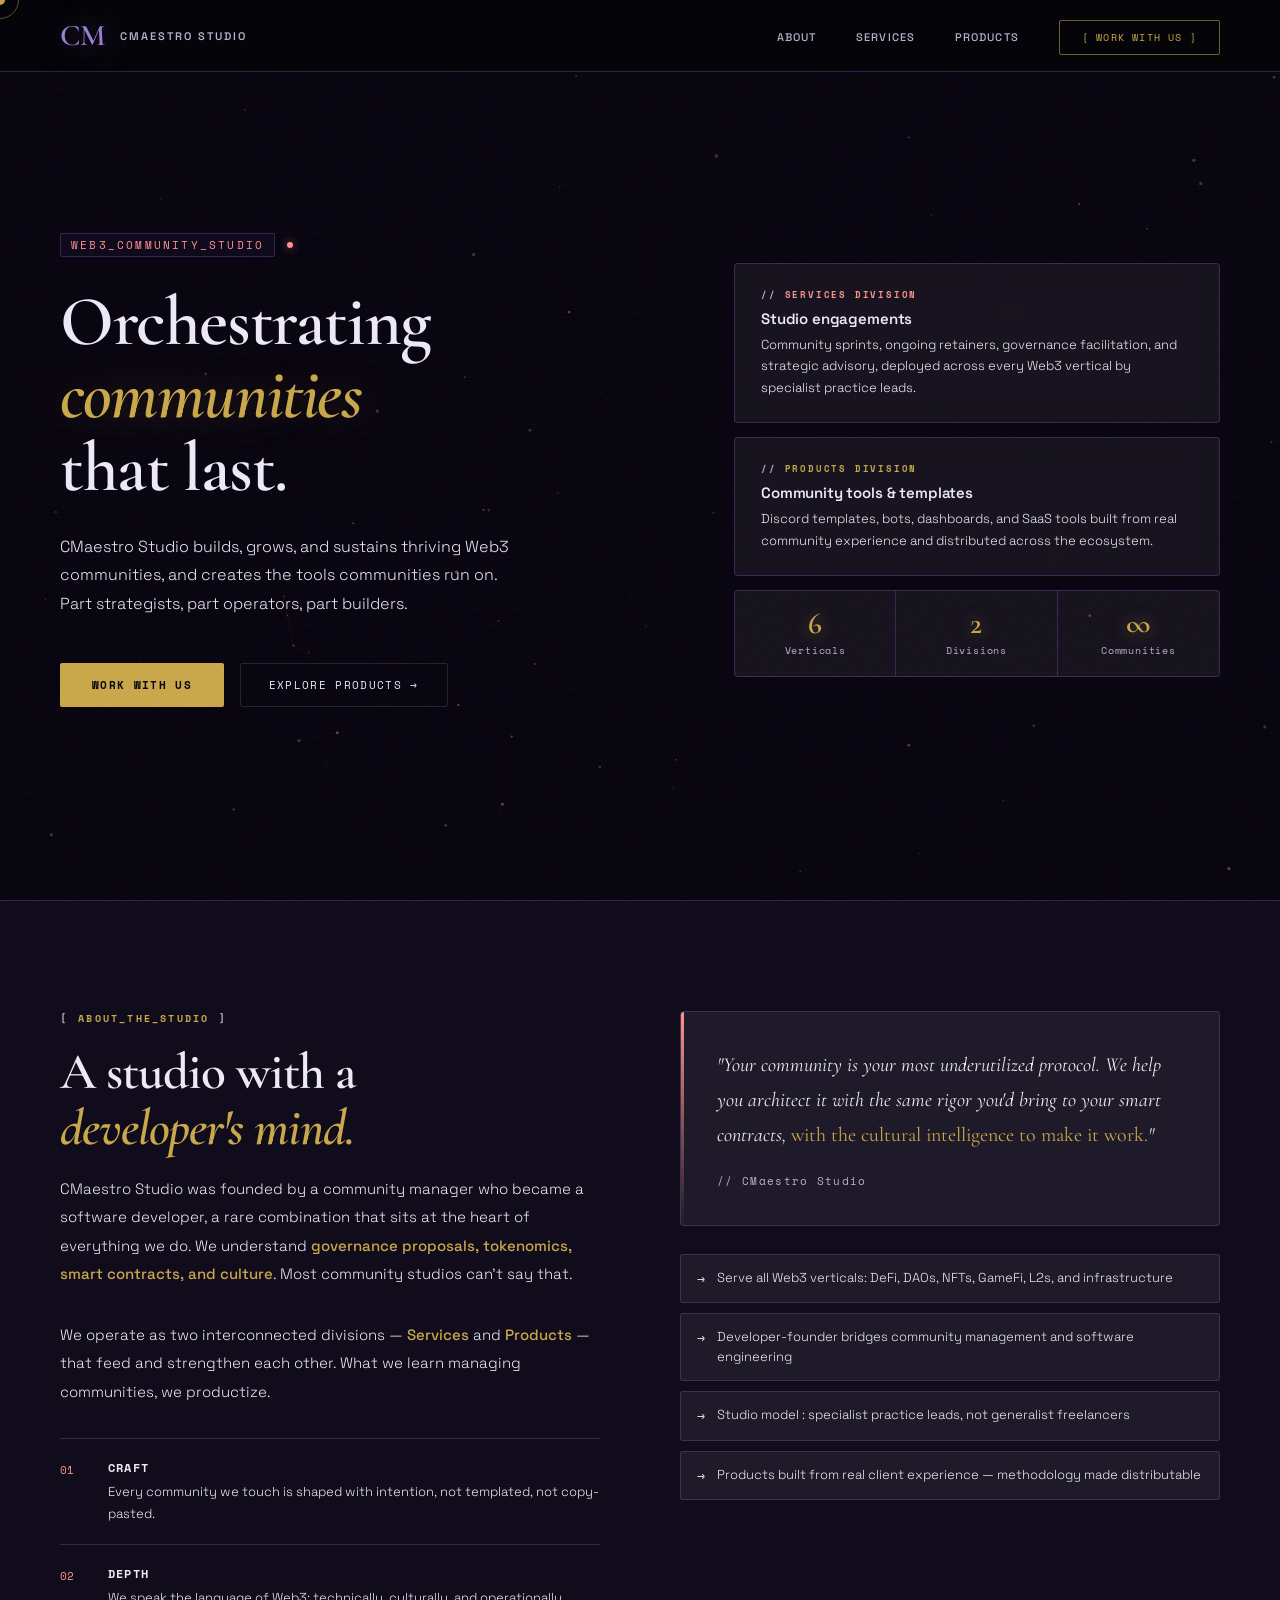
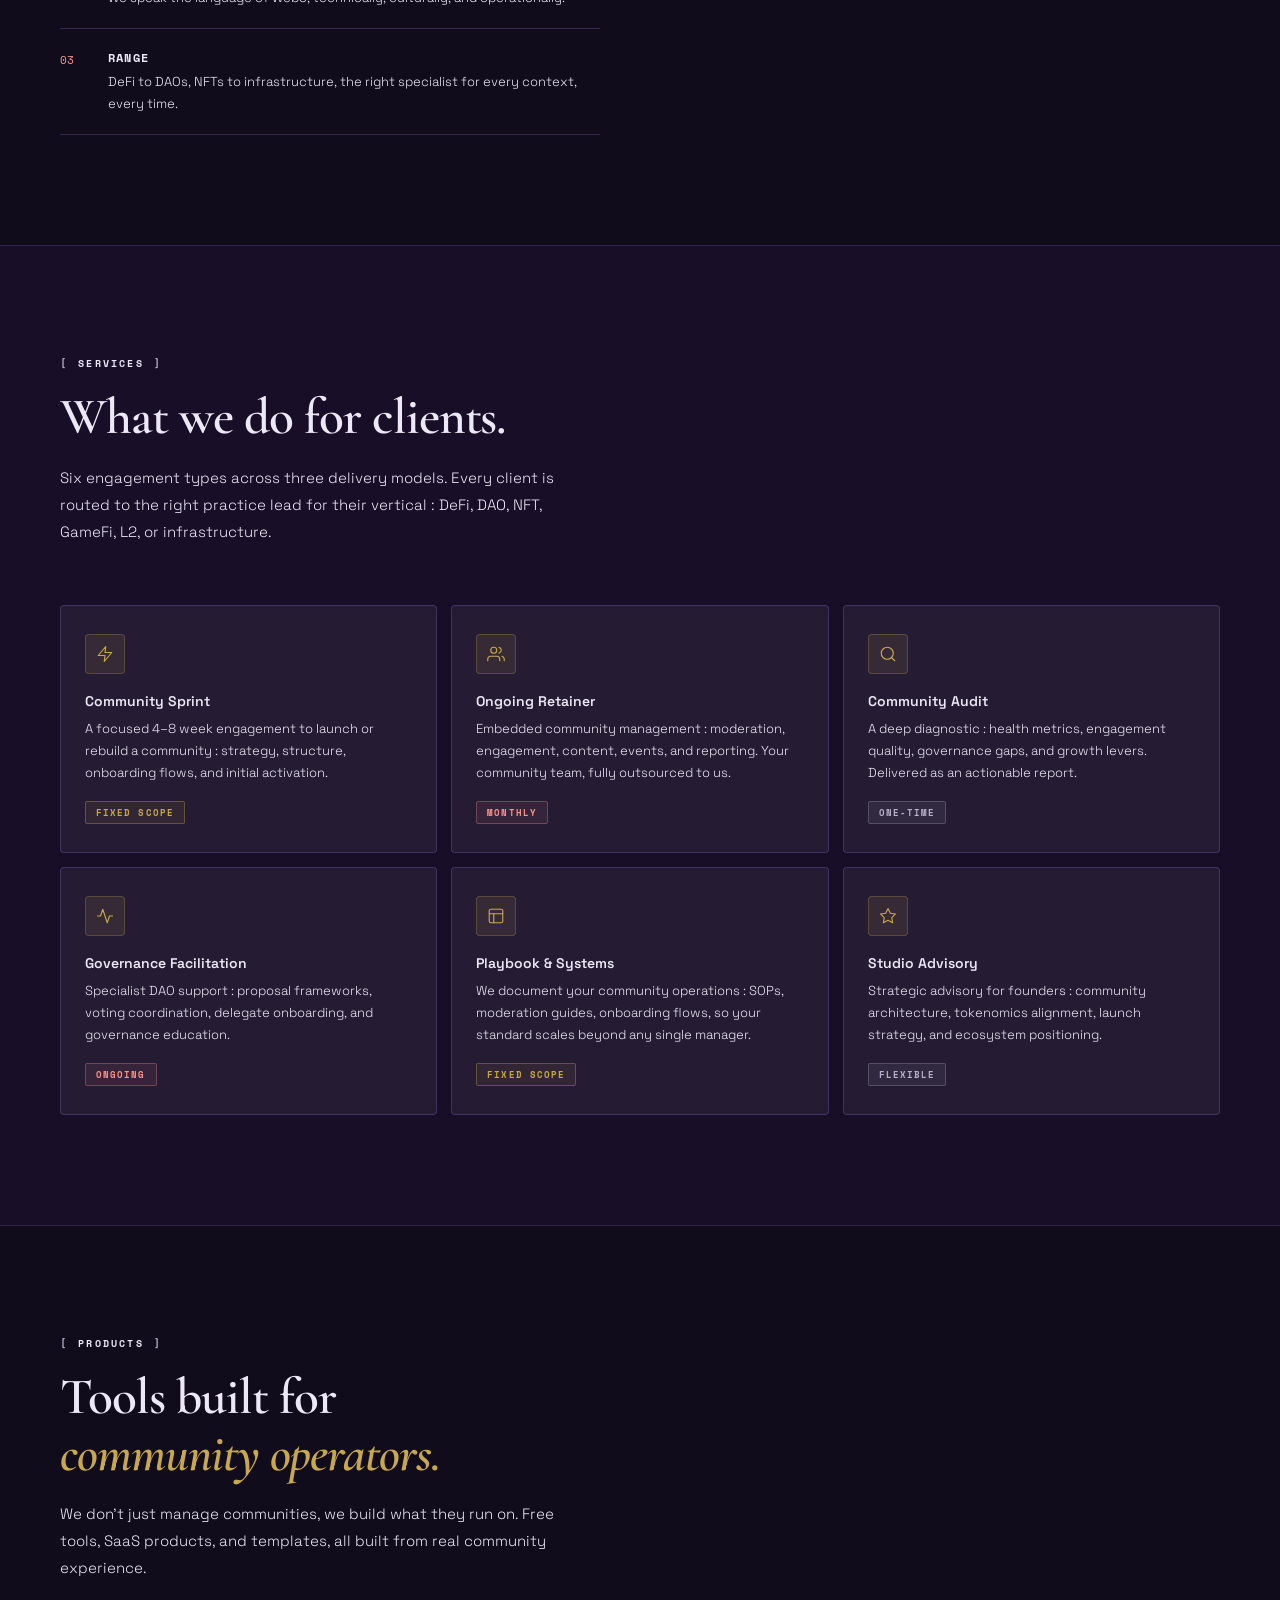
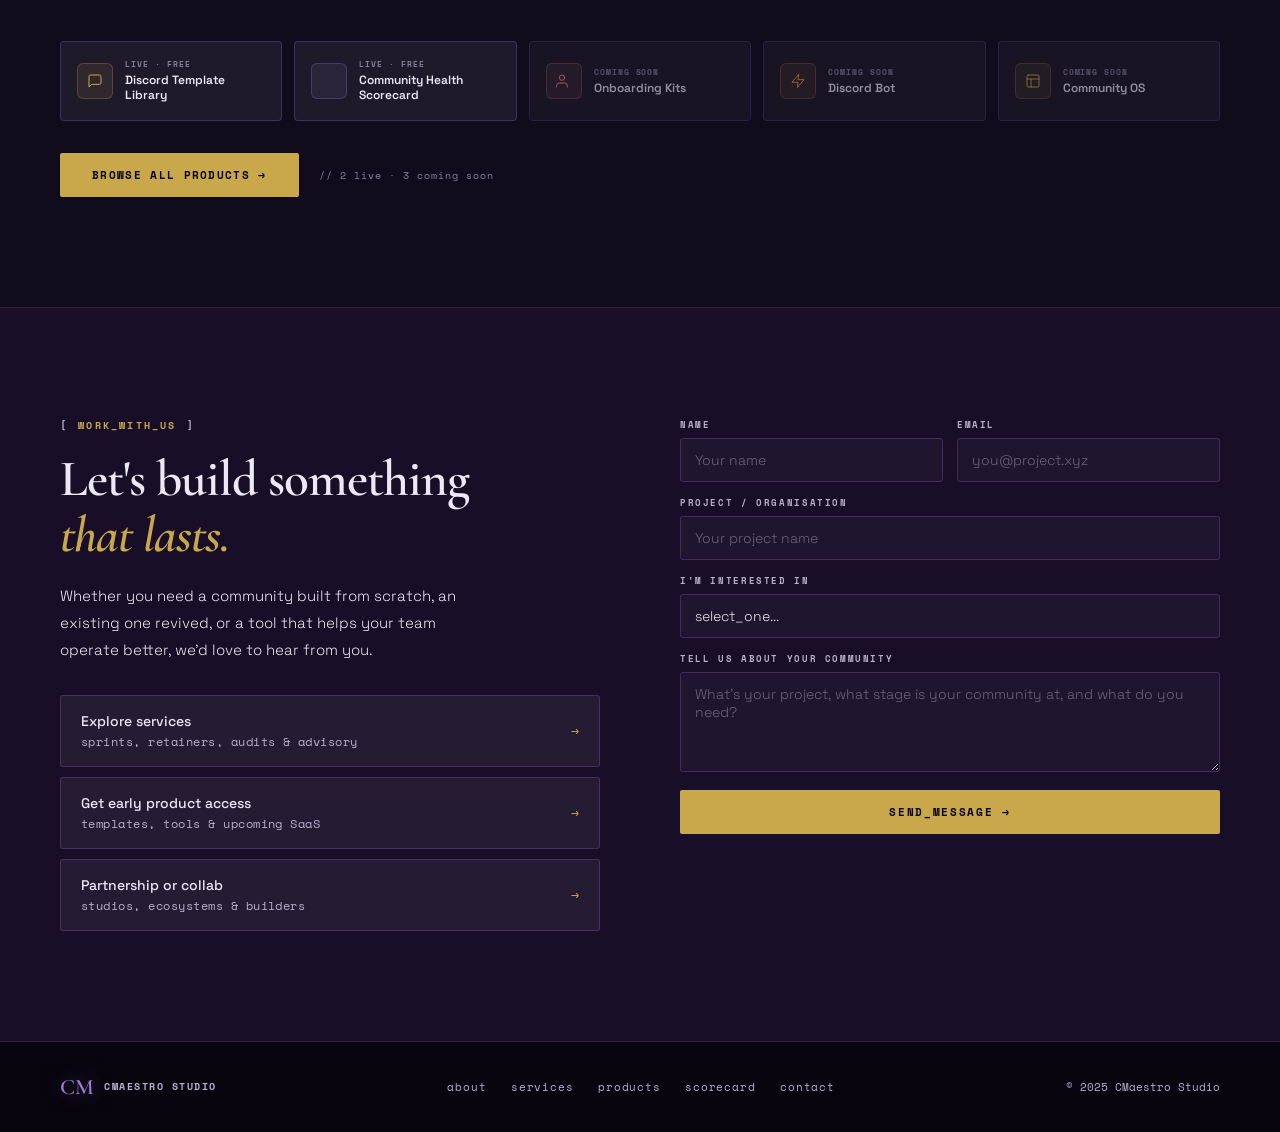
==== index.html @ 5a7d4855 "Add files via upload" ====
<!DOCTYPE html>
<html lang="en">
<head>
  <meta charset="UTF-8">
  <meta name="viewport" content="width=device-width, initial-scale=1.0">
  <title>CMaestro Studio — Orchestrating communities that last.</title>
  <link rel="preconnect" href="https://fonts.googleapis.com">
  <link rel="preconnect" href="https://fonts.gstatic.com" crossorigin>
  <link rel="stylesheet" href="styles.css">
</head>
<body>

  <div class="cursor"></div>
  <div class="cursor-ring"></div>
  <canvas id="particle-canvas"></canvas>

  <div class="page-wrap">

    <!-- NAV -->
    <nav>
      <a href="#hero" class="nav-logo">
        <span class="nav-mark">CM</span>
        <span class="nav-name">CMaestro Studio</span>
      </a>
      <ul class="nav-links">
        <li><a href="#about">About</a></li>
        <li><a href="#services">Services</a></li>
        <li><a href="/products/">Products</a></li>
        <li><a href="#contact" class="nav-cta">[ Work with us ]</a></li>
      </ul>
      <div class="nav-hamburger" onclick="toggleMenu()">
        <span></span><span></span><span></span>
      </div>
    </nav>

    <!-- HERO -->
    <section id="hero">
      <div class="hero-grid">
        <div class="hero-left reveal">
          <div class="hero-eyebrow">
            <span class="hero-eyebrow-tag typed-text" data-text="WEB3_COMMUNITY_STUDIO">WEB3_COMMUNITY_STUDIO</span>
            <span class="hero-eyebrow-dot"></span>
          </div>
          <h1>
            <span class="glitch" data-text="Orchestrating">Orchestrating</span><br>
            <em>communities</em><br>
            that last.
          </h1>
          <p class="hero-body">CMaestro Studio builds, grows, and sustains thriving Web3 communities, and creates the tools communities run on. Part strategists, part operators, part builders.</p>
          <div class="hero-actions">
            <a href="#contact" class="btn-primary">Work with us</a>
            <a href="#products" class="btn-secondary">Explore products →</a>
          </div>
        </div>
        <div class="hero-right reveal reveal-delay-2">
          <div class="hero-card services">
            <div class="hero-card-label">Services Division</div>
            <h3>Studio engagements</h3>
            <p>Community sprints, ongoing retainers, governance facilitation, and strategic advisory, deployed across every Web3 vertical by specialist practice leads.</p>
          </div>
          <div class="hero-card products">
            <div class="hero-card-label">Products Division</div>
            <h3>Community tools &amp; templates</h3>
            <p>Discord templates, bots, dashboards, and SaaS tools built from real community experience and distributed across the ecosystem.</p>
          </div>
          <div class="hero-stats">
            <div class="hero-stat">
              <div class="hero-stat-num" data-count="6">6</div>
              <div class="hero-stat-label">Verticals</div>
            </div>
            <div class="hero-stat">
              <div class="hero-stat-num" data-count="2">2</div>
              <div class="hero-stat-label">Divisions</div>
            </div>
            <div class="hero-stat">
              <div class="hero-stat-num" data-count="∞">∞</div>
              <div class="hero-stat-label">Communities</div>
            </div>
          </div>
        </div>
      </div>
    </section>

    <div class="section-rule"></div>

    <!-- ABOUT -->
    <section id="about">
      <div class="inner">
        <div class="about-grid">
          <div class="about-left">
            <div class="section-eyebrow eyebrow-gold reveal">
              <span class="section-eyebrow-bracket">[</span>
              <span class="section-eyebrow-text">about_the_studio</span>
              <span class="section-eyebrow-bracket">]</span>
            </div>
            <h2 class="reveal reveal-delay-1">A studio with a<br><em>developer's mind.</em></h2>
            <p class="about-body reveal reveal-delay-2">CMaestro Studio was founded by a community manager who became a software developer, a rare combination that sits at the heart of everything we do. We understand <strong>governance proposals, tokenomics, smart contracts, and culture</strong>. Most community studios can't say that.</p>
            <p class="about-body reveal reveal-delay-2">We operate as two interconnected divisions — <strong>Services</strong> and <strong>Products</strong> — that feed and strengthen each other. What we learn managing communities, we productize.</p>
            <div class="about-pillars reveal reveal-delay-3">
              <div class="about-pillar">
                <div class="pillar-num">01</div>
                <div class="pillar-text">
                  <h4>Craft</h4>
                  <p>Every community we touch is shaped with intention, not templated, not copy-pasted.</p>
                </div>
              </div>
              <div class="about-pillar">
                <div class="pillar-num">02</div>
                <div class="pillar-text">
                  <h4>Depth</h4>
                  <p>We speak the language of Web3; technically, culturally, and operationally.</p>
                </div>
              </div>
              <div class="about-pillar">
                <div class="pillar-num">03</div>
                <div class="pillar-text">
                  <h4>Range</h4>
                  <p>DeFi to DAOs, NFTs to infrastructure, the right specialist for every context, every time.</p>
                </div>
              </div>
            </div>
          </div>
          <div class="about-right reveal reveal-delay-2">
            <div class="about-quote">
              <blockquote>"Your community is your most underutilized protocol. We help you architect it with the same rigor you'd bring to your smart contracts, <span>with the cultural intelligence to make it work.</span>"</blockquote>
              <div class="about-quote-attr">// CMaestro Studio</div>
            </div>
            <div class="about-edge">
              <div class="edge-item">
                <span class="edge-arrow">→</span>
                <span>Serve all Web3 verticals: DeFi, DAOs, NFTs, GameFi, L2s, and infrastructure</span>
              </div>
              <div class="edge-item">
                <span class="edge-arrow">→</span>
                <span>Developer-founder bridges community management and software engineering</span>
              </div>
              <div class="edge-item">
                <span class="edge-arrow">→</span>
                <span>Studio model : specialist practice leads, not generalist freelancers</span>
              </div>
              <div class="edge-item">
                <span class="edge-arrow">→</span>
                <span>Products built from real client experience — methodology made distributable</span>
              </div>
            </div>
          </div>
        </div>
      </div>
    </section>

    <div class="section-rule"></div>

    <!-- SERVICES -->
    <section id="services">
      <div class="inner">
        <div class="section-eyebrow eyebrow-peach reveal">
          <span class="section-eyebrow-bracket">[</span>
          <span class="section-eyebrow-text">services</span>
          <span class="section-eyebrow-bracket">]</span>
        </div>
        <h2 class="reveal reveal-delay-1">What we do for clients.</h2>
        <p class="section-lead reveal reveal-delay-2">Six engagement types across three delivery models. Every client is routed to the right practice lead for their vertical : DeFi, DAO, NFT, GameFi, L2, or infrastructure.</p>
        <div class="services-grid">
          <div class="service-card reveal reveal-delay-1">
            <div class="service-icon">
              <svg viewBox="0 0 24 24"><path d="M13 2L3 14h9l-1 8 10-12h-9l1-8z"/></svg>
            </div>
            <h3>Community Sprint</h3>
            <p>A focused 4–8 week engagement to launch or rebuild a community : strategy, structure, onboarding flows, and initial activation.</p>
            <span class="service-badge badge-sprint">Fixed scope</span>
          </div>
          <div class="service-card reveal reveal-delay-2">
            <div class="service-icon">
              <svg viewBox="0 0 24 24"><path d="M17 21v-2a4 4 0 0 0-4-4H5a4 4 0 0 0-4 4v2"/><circle cx="9" cy="7" r="4"/><path d="M23 21v-2a4 4 0 0 0-3-3.87"/><path d="M16 3.13a4 4 0 0 1 0 7.75"/></svg>
            </div>
            <h3>Ongoing Retainer</h3>
            <p>Embedded community management : moderation, engagement, content, events, and reporting. Your community team, fully outsourced to us.</p>
            <span class="service-badge badge-retainer">Monthly</span>
          </div>
          <div class="service-card reveal reveal-delay-3">
            <div class="service-icon">
              <svg viewBox="0 0 24 24"><circle cx="11" cy="11" r="8"/><path d="m21 21-4.35-4.35"/></svg>
            </div>
            <h3>Community Audit</h3>
            <p>A deep diagnostic : health metrics, engagement quality, governance gaps, and growth levers. Delivered as an actionable report.</p>
            <span class="service-badge badge-audit">One-time</span>
          </div>
          <div class="service-card reveal reveal-delay-1">
            <div class="service-icon">
              <svg viewBox="0 0 24 24"><polyline points="22 12 18 12 15 21 9 3 6 12 2 12"/></svg>
            </div>
            <h3>Governance Facilitation</h3>
            <p>Specialist DAO support : proposal frameworks, voting coordination, delegate onboarding, and governance education.</p>
            <span class="service-badge badge-retainer">Ongoing</span>
          </div>
          <div class="service-card reveal reveal-delay-2">
            <div class="service-icon">
              <svg viewBox="0 0 24 24"><rect x="3" y="3" width="18" height="18" rx="2"/><line x1="3" y1="9" x2="21" y2="9"/><line x1="9" y1="21" x2="9" y2="9"/></svg>
            </div>
            <h3>Playbook &amp; Systems</h3>
            <p>We document your community operations : SOPs, moderation guides, onboarding flows, so your standard scales beyond any single manager.</p>
            <span class="service-badge badge-sprint">Fixed scope</span>
          </div>
          <div class="service-card reveal reveal-delay-3">
            <div class="service-icon">
              <svg viewBox="0 0 24 24"><polygon points="12 2 15.09 8.26 22 9.27 17 14.14 18.18 21.02 12 17.77 5.82 21.02 7 14.14 2 9.27 8.91 8.26 12 2"/></svg>
            </div>
            <h3>Studio Advisory</h3>
            <p>Strategic advisory for founders : community architecture, tokenomics alignment, launch strategy, and ecosystem positioning.</p>
            <span class="service-badge badge-audit">Flexible</span>
          </div>
        </div>
      </div>
    </section>

    <div class="section-rule"></div>

    <!-- PRODUCTS TEASER -->
    <section id="products">
      <div class="inner">
        <div class="section-eyebrow eyebrow-orange reveal">
          <span class="section-eyebrow-bracket">[</span>
          <span class="section-eyebrow-text">Products</span>
          <span class="section-eyebrow-bracket">]</span>
        </div>
        <h2 class="reveal reveal-delay-1">Tools built for<br><em>community operators.</em></h2>
        <p class="section-lead reveal reveal-delay-2">We don't just manage communities, we build what they run on. Free tools, SaaS products, and templates, all built from real community experience.</p>
        <div class="products-teaser reveal reveal-delay-2">
          <div class="teaser-card">
            <div class="teaser-card-icon">
              <svg viewBox="0 0 24 24"><path d="M21 15a2 2 0 0 1-2 2H7l-4 4V5a2 2 0 0 1 2-2h14a2 2 0 0 1 2 2z"/></svg>
            </div>
            <div class="teaser-card-body">
              <div class="teaser-card-status">Live · Free</div>
              <div class="teaser-card-name">Discord Template Library</div>
            </div>
          </div>
          <div class="teaser-card">
            <div class="teaser-card-icon teaser-icon-purple">
              <svg viewBox="0 0 24 24"><polyline points="22 12 18 12 15 21 9 3 6 12 2 12"/></svg>
            </div>
            <div class="teaser-card-body">
              <div class="teaser-card-status">Live · Free</div>
              <div class="teaser-card-name">Community Health Scorecard</div>
            </div>
          </div>
          <div class="teaser-card teaser-card--soon">
            <div class="teaser-card-icon teaser-icon-peach">
              <svg viewBox="0 0 24 24"><path d="M17 21v-2a4 4 0 0 0-4-4H5a4 4 0 0 0-4 4v2"/><circle cx="9" cy="7" r="4"/></svg>
            </div>
            <div class="teaser-card-body">
              <div class="teaser-card-status">Coming soon</div>
              <div class="teaser-card-name">Onboarding Kits</div>
            </div>
          </div>
          <div class="teaser-card teaser-card--soon">
            <div class="teaser-card-icon teaser-icon-orange">
              <svg viewBox="0 0 24 24"><path d="M13 2L3 14h9l-1 8 10-12h-9l1-8z"/></svg>
            </div>
            <div class="teaser-card-body">
              <div class="teaser-card-status">Coming soon</div>
              <div class="teaser-card-name">Discord Bot</div>
            </div>
          </div>
          <div class="teaser-card teaser-card--soon">
            <div class="teaser-card-icon">
              <svg viewBox="0 0 24 24"><rect x="3" y="3" width="18" height="18" rx="2"/><line x1="3" y1="9" x2="21" y2="9"/><line x1="9" y1="21" x2="9" y2="9"/></svg>
            </div>
            <div class="teaser-card-body">
              <div class="teaser-card-status">Coming soon</div>
              <div class="teaser-card-name">Community OS</div>
            </div>
          </div>
        </div>
        <div class="products-teaser-cta reveal reveal-delay-3">
          <a href="/products/" class="btn-primary">Browse all products →</a>
          <span class="teaser-count">// 2 live · 3 coming soon</span>
        </div>
      </div>
    </section>

    <div class="section-rule"></div>

    <!-- CONTACT -->
    <section id="contact">
      <div class="inner">
        <div class="contact-inner">
          <div class="contact-left">
            <div class="section-eyebrow eyebrow-gold reveal">
              <span class="section-eyebrow-bracket">[</span>
              <span class="section-eyebrow-text">work_with_us</span>
              <span class="section-eyebrow-bracket">]</span>
            </div>
            <h2 class="reveal reveal-delay-1">Let's build something<br><em>that lasts.</em></h2>
            <p class="contact-lead reveal reveal-delay-2">Whether you need a community built from scratch, an existing one revived, or a tool that helps your team operate better, we'd love to hear from you.</p>
            <div class="contact-options reveal reveal-delay-3">
              <button class="contact-option" onclick="setType('services')">
                <div class="contact-option-left">
                  <h4>Explore services</h4>
                  <p>sprints, retainers, audits &amp; advisory</p>
                </div>
                <span class="contact-arrow">→</span>
              </button>
              <button class="contact-option" onclick="setType('products')">
                <div class="contact-option-left">
                  <h4>Get early product access</h4>
                  <p>templates, tools &amp; upcoming SaaS</p>
                </div>
                <span class="contact-arrow">→</span>
              </button>
              <button class="contact-option" onclick="setType('partnership')">
                <div class="contact-option-left">
                  <h4>Partnership or collab</h4>
                  <p>studios, ecosystems &amp; builders</p>
                </div>
                <span class="contact-arrow">→</span>
              </button>
            </div>
          </div>
          <div class="contact-right reveal reveal-delay-2">
            <form class="contact-form" name="contact" method="POST" data-netlify="true" netlify-honeypot="bot-field">
              <input type="hidden" name="form-name" value="contact">
              <input type="hidden" name="bot-field">
              <div class="form-row">
                <div class="form-group">
                  <label>Name</label>
                  <input type="text" name="name" placeholder="Your name">
                </div>
                <div class="form-group">
                  <label>Email</label>
                  <input type="email" name="email" placeholder="you@project.xyz">
                </div>
              </div>
              <div class="form-group">
                <label>Project / Organisation</label>
                <input type="text" name="project" placeholder="Your project name">
              </div>
              <div class="form-group">
                <label>I'm interested in</label>
                <select id="inquiry-type" name="interest">
                  <option value="">select_one...</option>
                  <option value="services">Studio services</option>
                  <option value="products">Products &amp; tools</option>
                  <option value="partnership">Partnership</option>
                  <option value="other">Something else</option>
                </select>
              </div>
              <div class="form-group">
                <label>Tell us about your community</label>
                <textarea name="message" placeholder="What's your project, what stage is your community at, and what do you need?"></textarea>
              </div>
              <button type="submit" class="form-submit">send_message →</button>
            </form>
          </div>
        </div>
      </div>
    </section>

    <!-- FOOTER -->
    <footer>
      <div class="footer-logo">
        <span class="footer-mark">CM</span>
        <span class="footer-name">CMaestro Studio</span>
      </div>
      <div class="footer-links">
        <a href="#about">about</a>
        <a href="#services">services</a>
        <a href="/products/">products</a>
        <a href="/scorecard/">scorecard</a>
        <a href="#contact">contact</a>
      </div>
      <div class="footer-copy">© 2025 CMaestro Studio</div>
    </footer>

  </div>

  <script src="main.js"></script>
</body>
</html>
---- styles.css ----
@import url('https://fonts.googleapis.com/css2?family=Cormorant+Garamond:ital,wght@0,300;0,400;0,600;0,700;1,300;1,400&family=Space+Grotesk:wght@300;400;500;600;700&family=Space+Mono:wght@400;700&display=swap');

*, *::before, *::after {
  box-sizing: border-box;
  margin: 0;
  padding: 0;
}

:root {
  --primary:     #392668;
  --primary-bright: #4D3580;
  --primary-dim: #251840;
  --primary-glow: rgba(57,38,104,0.35);
  --primary-trace: rgba(57,38,104,0.15);
  --ink:         #08050F;
  --ink-2:       #100C1C;
  --ink-3:       #180E28;
  --surface:     #120D1E;
  --card:        rgba(255,255,255,0.06);
  --card-hover:  rgba(255,255,255,0.10);
  --border:      rgba(120,90,180,0.35);
  --border-hi:   rgba(201,168,76,0.55);
  --text-1:      #EDE8F5;
  --text-2:      #B8B0CC;
  --text-3:      #8A7FA0;
  --gold:        #C9A84C;
  --gold-bright: #F0C84A;
  --font-serif:  'Cormorant Garamond', serif;
  --font-sans:   'Space Grotesk', sans-serif;
  --font-mono:   'Space Mono', monospace;
  --peach:       #FF928C;
  --orange:      #ef9854;
  --peach-trace: rgba(255,146,140,0.1);
  --peach-glow:  rgba(255,146,140,0.2);
}

html {
  scroll-behavior: smooth;
}

body {
  font-family: var(--font-sans);
  background: var(--ink);
  color: var(--text-1);
  overflow-x: hidden;
  cursor: none;
}

/* ── CURSOR ── */
.cursor {
  position: fixed;
  width: 10px;
  height: 10px;
  background: var(--gold);
  border-radius: 50%;
  pointer-events: none;
  z-index: 9999;
  transform: translate(-50%,-50%);
  transition: width 0.2s, height 0.2s, background 0.2s;
  mix-blend-mode: difference;
}
.cursor-ring {
  position: fixed;
  width: 38px;
  height: 38px;
  border: 1px solid rgba(201,168,76,0.45);
  border-radius: 50%;
  pointer-events: none;
  z-index: 9998;
  transform: translate(-50%,-50%);
  transition: width 0.25s, height 0.25s, border-color 0.25s;
}

/* ── CANVAS ── */
#particle-canvas {
  position: fixed;
  inset: 0;
  z-index: 0;
  pointer-events: none;
  opacity: 0.6;
}

/* ── NOISE & SCANLINES ── */
body::before {
  content: '';
  position: fixed;
  inset: 0;
  z-index: 1;
  pointer-events: none;
  background-image: url("data:image/svg+xml,%3Csvg viewBox='0 0 200 200' xmlns='http://www.w3.org/2000/svg'%3E%3Cfilter id='n'%3E%3CfeTurbulence type='fractalNoise' baseFrequency='0.85' numOctaves='4' stitchTiles='stitch'/%3E%3C/filter%3E%3Crect width='100%25' height='100%25' filter='url(%23n)' opacity='0.045'/%3E%3C/svg%3E");
  opacity: 0.32;
}
body::after {
  content: '';
  position: fixed;
  inset: 0;
  z-index: 2;
  pointer-events: none;
  background: repeating-linear-gradient(0deg,transparent,transparent 2px,rgba(57,38,104,0.04) 2px,rgba(57,38,104,0.04) 4px);
}

/* ── LAYOUT ── */
.page-wrap {
  position: relative;
  z-index: 3;
}
section {
  padding: 110px 60px;
  position: relative;
}
.inner {
  max-width: 1200px;
  margin: 0 auto;
}
.section-rule {
  width: 100%;
  height: 1px;
  background: var(--border);
}

/* ── NAV ── */
nav {
  position: fixed;
  top: 0;
  left: 0;
  right: 0;
  z-index: 200;
  display: flex;
  align-items: center;
  justify-content: space-between;
  padding: 0 60px;
  height: 72px;
  background: rgba(8,5,15,0.85);
  backdrop-filter: blur(20px) saturate(1.3);
  border-bottom: 1px solid var(--border);
}
.nav-logo {
  display: flex;
  align-items: center;
  gap: 14px;
  text-decoration: none;
}
.nav-mark {
  font-family: var(--font-serif);
  font-size: 30px;
  font-weight: 600;
  color: #9D7FD4;
  line-height: 1;
  text-shadow: 0 0 32px rgba(157,127,212,0.5);
}
.nav-name {
  font-size: 11px;
  font-weight: 600;
  letter-spacing: 0.18em;
  text-transform: uppercase;
  color: var(--text-2);
}
.nav-links {
  display: flex;
  align-items: center;
  gap: 40px;
  list-style: none;
}
.nav-links a {
  font-size: 11px;
  font-weight: 500;
  letter-spacing: 0.1em;
  text-transform: uppercase;
  color: var(--text-2);
  text-decoration: none;
  position: relative;
  transition: color 0.2s;
}
.nav-links a::after {
  content: '';
  position: absolute;
  bottom: -4px;
  left: 0;
  right: 0;
  height: 1px;
  background: var(--gold);
  transform: scaleX(0);
  transform-origin: left;
  transition: transform 0.25s ease;
}
.nav-links a:hover {
  color: var(--gold);
}
.nav-links a:hover::after {
  transform: scaleX(1);
}
.nav-cta {
  padding: 9px 22px !important;
  background: transparent !important;
  color: var(--gold) !important;
  border: 1px solid var(--border-hi) !important;
  border-radius: 2px !important;
  font-family: var(--font-mono) !important;
  font-size: 10px !important;
  letter-spacing: 0.12em !important;
  transition: background 0.2s, box-shadow 0.2s !important;
}
.nav-cta:hover {
  background: var(--primary-trace) !important;
  box-shadow: 0 0 20px var(--primary-glow) !important;
}
.nav-cta::after {
  display: none !important;
}
.nav-hamburger {
  display: none;
  cursor: pointer;
  flex-direction: column;
  gap: 5px;
}
.nav-hamburger span {
  width: 22px;
  height: 1px;
  background: var(--text-2);
  transition: all 0.3s;
}

/* ── HERO ── */
#hero {
  min-height: 100vh;
  display: flex;
  flex-direction: column;
  justify-content: center;
  padding: 140px 60px 100px;
  overflow: hidden;
}
.hero-grid {
  display: grid;
  grid-template-columns: 1.1fr 0.9fr;
  gap: 80px;
  align-items: center;
  max-width: 1200px;
  margin: 0 auto;
  width: 100%;
}
.hero-eyebrow {
  display: flex;
  align-items: center;
  gap: 12px;
  margin-bottom: 28px;
  font-family: var(--font-mono);
  font-size: 11px;
  letter-spacing: 0.2em;
  color: var(--peach);
}
.hero-eyebrow-tag {
  padding: 3px 10px;
  background: var(--primary-trace);
  border: 1px solid var(--border);
  border-radius: 2px;
}
.hero-eyebrow-dot {
  width: 6px;
  height: 6px;
  background: #FF928C;
  border-radius: 50%;
  box-shadow: 0 0 8px rgba(255,146,140,0.6);
  animation: blink 1.8s step-end infinite;
}
@keyframes blink {
  0%,100% {
    opacity:1} 50% {
      opacity:0};
}

h1 {
  font-family: var(--font-serif);
  font-size: clamp(48px, 5.5vw, 82px);
  font-weight: 600;
  line-height: 1.04;
  color: var(--text-1);
  margin-bottom: 28px;
  letter-spacing: -0.02em;
}
h1 em {
  font-style: italic;
  color: var(--gold);
  text-shadow: 0 0 40px rgba(201,168,76,0.3);
}

.hero-body {
  font-size: 16px;
  color: var(--text-1);
  line-height: 1.8;
  max-width: 460px;
  margin-bottom: 44px;
  font-weight: 300;
}
.hero-actions {
  display: flex;
  gap: 16px;
  align-items: center;
  flex-wrap: wrap;
}

.btn-primary {
  padding: 14px 32px;
  background: var(--gold);
  color: var(--ink);
  font-family: var(--font-mono);
  font-size: 11px;
  font-weight: 700;
  letter-spacing: 0.12em;
  text-transform: uppercase;
  text-decoration: none;
  border-radius: 2px;
  border: none;
  cursor: none;
  transition: box-shadow 0.25s, transform 0.15s, background 0.2s;
  display: inline-block;
  position: relative;
  overflow: hidden;
}
.btn-primary::before {
  content: '';
  position: absolute;
  inset: 0;
  background: linear-gradient(90deg,transparent,rgba(255,255,255,0.18),transparent);
  transform: translateX(-100%);
  transition: transform 0.5s ease;
}
.btn-primary:hover {
  background: var(--gold-bright);
  box-shadow: 0 0 32px rgba(201,168,76,0.5);
  transform: translateY(-2px);
}
.btn-primary:hover::before {
  transform: translateX(100%);
}

.btn-secondary {
  padding: 13px 28px;
  background: transparent;
  color: var(--text-1);
  font-family: var(--font-mono);
  font-size: 11px;
  letter-spacing: 0.12em;
  text-transform: uppercase;
  text-decoration: none;
  border-radius: 2px;
  border: 1px solid rgba(255,255,255,0.12);
  cursor: none;
  transition: border-color 0.2s, color 0.2s, transform 0.15s;
  display: inline-block;
}
.btn-secondary:hover {
  border-color: var(--border-hi);
  color: var(--gold);
  transform: translateY(-2px);
}

.hero-right {
  display: flex;
  flex-direction: column;
  gap: 14px;
}
.hero-card {
  padding: 24px 26px;
  border-radius: 4px;
  border: 1px solid var(--border);
  background: var(--card);
  backdrop-filter: blur(8px);
  transition: border-color 0.25s, background 0.25s, transform 0.25s, box-shadow 0.25s;
  position: relative;
  overflow: hidden;
}
.hero-card::before {
  content: '';
  position: absolute;
  top: 0;
  left: 0;
  right: 0;
  height: 1px;
  background: linear-gradient(90deg,transparent,var(--peach),transparent);
  opacity: 0;
  transition: opacity 0.3s;
}
.hero-card:hover {
  border-color: var(--border-hi);
  background: var(--card-hover);
  transform: translateX(5px);
  box-shadow: -4px 0 24px var(--primary-glow);
}
.hero-card:hover::before {
  opacity: 1;
}
.hero-card-label {
  font-family: var(--font-mono);
  font-size: 9px;
  font-weight: 700;
  letter-spacing: 0.2em;
  text-transform: uppercase;
  margin-bottom: 8px;
  display: flex;
  align-items: center;
  gap: 8px;
}
.hero-card-label::before {
  content: '//';
  color: var(--text-2);
}
.hero-card.services .hero-card-label {
  color: #FF928C;
}
.hero-card.products .hero-card-label {
  color: var(--gold);
}
.hero-card h3 {
  font-size: 15px;
  font-weight: 600;
  color: var(--text-1);
  margin-bottom: 6px;
  letter-spacing: -0.01em;
}
.hero-card p {
  font-size: 13px;
  color: var(--text-1);
  line-height: 1.65;
  font-weight: 300;
}

.hero-stats {
  display: grid;
  grid-template-columns: repeat(3,1fr);
  border: 1px solid var(--border);
  border-radius: 4px;
  overflow: hidden;
  background: var(--card);
}
.hero-stat {
  padding: 18px 14px;
  text-align: center;
  border-right: 1px solid var(--border);
  transition: background 0.2s;
}
.hero-stat:last-child {
  border-right: none;
}
.hero-stat:hover {
  background: var(--card-hover);
}
.hero-stat-num {
  font-family: var(--font-serif);
  font-size: 30px;
  font-weight: 600;
  color: var(--gold);
  line-height: 1;
  margin-bottom: 4px;
  text-shadow: 0 0 16px rgba(201,168,76,0.5);
}
.hero-stat-label {
  font-size: 10px;
  color: var(--text-2);
  letter-spacing: 0.08em;
  font-family: var(--font-mono);
}

/* ── SECTION EYEBROW ── */
.section-eyebrow {
  display: flex;
  align-items: center;
  gap: 10px;
  margin-bottom: 18px;
  font-family: var(--font-mono);
  font-size: 10px;
  font-weight: 700;
  letter-spacing: 0.22em;
  text-transform: uppercase;
}
.section-eyebrow-bracket {
  color: var(--text-2);
}
.eyebrow-gold .section-eyebrow-text {
  color: var(--gold);
}
.eyebrow-teal .section-eyebrow-text {
  color: #FF928C;
}
.eyebrow-blue .section-eyebrow-text {
  color: #ef9854;
}

h2 {
  font-family: var(--font-serif);
  font-size: clamp(36px,4vw,60px);
  font-weight: 600;
  line-height: 1.1;
  color: var(--text-1);
  margin-bottom: 18px;
  letter-spacing: -0.02em;
}
h2 em {
  font-style: italic;
  color: var(--gold);
}
.section-lead {
  font-size: 15px;
  color: var(--text-1);
  line-height: 1.8;
  max-width: 520px;
  margin-bottom: 60px;
  font-weight: 300;
}

/* ── ABOUT ── */
#about {
  background: var(--ink-2);
}
.about-grid {
  display: grid;
  grid-template-columns: 1fr 1fr;
  gap: 80px;
  align-items: start;
}
.about-body {
  font-size: 15px;
  color: var(--text-1);
  line-height: 1.9;
  margin-bottom: 32px;
  font-weight: 300;
}
.about-body strong {
  color: var(--gold);
  font-weight: 500;
}
.about-pillars {
  display: flex;
  flex-direction: column;
}
.about-pillar {
  display: flex;
  gap: 20px;
  padding: 20px 0;
  border-bottom: 1px solid var(--border);
  align-items: flex-start;
  transition: padding-left 0.2s;
}
.about-pillar:first-child {
  border-top: 1px solid var(--border);
}
.about-pillar:hover {
  padding-left: 8px;
}
.pillar-num {
  font-family: var(--font-mono);
  font-size: 11px;
  color: var(--peach);
  min-width: 28px;
  padding-top: 3px;
}
.pillar-text h4 {
  font-size: 12px;
  font-weight: 600;
  letter-spacing: 0.1em;
  text-transform: uppercase;
  color: var(--text-1);
  margin-bottom: 5px;
  font-family: var(--font-mono);
}
.pillar-text p {
  font-size: 13px;
  color: var(--text-1);
  line-height: 1.65;
  font-weight: 300;
}

.about-quote {
  padding: 36px;
  border: 1px solid var(--border);
  border-radius: 4px;
  background: var(--card);
  position: relative;
  overflow: hidden;
}
.about-quote::before {
  content: '';
  position: absolute;
  top: 0;
  left: 0;
  width: 3px;
  height: 100%;
  background: linear-gradient(180deg, var(--peach) 0%, transparent 100%);
}
.about-quote blockquote {
  font-family: var(--font-serif);
  font-size: 20px;
  font-style: italic;
  color: var(--text-1);
  line-height: 1.75;
  margin-bottom: 20px;
}
.about-quote blockquote span {
  color: var(--gold);
  font-style: normal;
}
.about-quote-attr {
  font-family: var(--font-mono);
  font-size: 11px;
  color: var(--text-2);
  letter-spacing: 0.12em;
}
.about-edge {
  display: flex;
  flex-direction: column;
  gap: 10px;
  margin-top: 28px;
}
.edge-item {
  display: flex;
  align-items: flex-start;
  gap: 12px;
  padding: 13px 16px;
  background: var(--card);
  border: 1px solid var(--border);
  border-radius: 3px;
  transition: border-color 0.2s, background 0.2s, transform 0.2s;
}
.edge-item:hover {
  border-color: var(--border-hi);
  background: var(--card-hover);
  transform: translateX(5px);
}
.edge-arrow {
  color: var(--gold);
  font-family: var(--font-mono);
  font-size: 12px;
  flex-shrink: 0;
  margin-top: 1px;
}
.edge-item span {
  font-size: 13px;
  color: var(--text-1);
  line-height: 1.55;
  font-weight: 300;
}

/* ── SERVICES ── */
#services {
  background: var(--ink-3);
}
.services-grid {
  display: grid;
  grid-template-columns: repeat(3,1fr);
  gap: 14px;
}
.service-card {
  padding: 28px 24px;
  background: var(--card);
  border: 1px solid var(--border);
  border-radius: 4px;
  transition: border-color 0.25s, background 0.25s, transform 0.25s, box-shadow 0.25s;
  position: relative;
  overflow: hidden;
}
.service-card::after {
  content: '';
  position: absolute;
  bottom: 0;
  left: 0;
  right: 0;
  height: 2px;
  background: linear-gradient(90deg, var(--gold), transparent);
  transform: scaleX(0);
  transform-origin: left;
  transition: transform 0.35s ease;
}
.service-card:hover {
  border-color: var(--border-hi);
  background: var(--card-hover);
  transform: translateY(-5px);
  box-shadow: 0 16px 48px rgba(0,0,0,0.5), 0 0 0 1px var(--border-hi);
}
.service-card:hover::after {
  transform: scaleX(1);
}
.service-icon {
  width: 40px;
  height: 40px;
  background: rgba(201,168,76,0.1);
  border: 1px solid rgba(201,168,76,0.25);
  border-radius: 4px;
  display: flex;
  align-items: center;
  justify-content: center;
  margin-bottom: 18px;
}
.service-icon svg {
  width: 18px;
  height: 18px;
  stroke: var(--gold);
  fill: none;
  stroke-width: 1.5;
  stroke-linecap: round;
  stroke-linejoin: round;
}
.service-card h3 {
  font-size: 14px;
  font-weight: 600;
  color: var(--text-1);
  margin-bottom: 8px;
}
.service-card p {
  font-size: 13px;
  color: var(--text-1);
  line-height: 1.7;
  margin-bottom: 16px;
  font-weight: 300;
}
.service-badge {
  display: inline-flex;
  align-items: center;
  gap: 6px;
  padding: 4px 10px;
  font-family: var(--font-mono);
  font-size: 9px;
  font-weight: 700;
  letter-spacing: 0.12em;
  text-transform: uppercase;
  border-radius: 2px;
  border: 1px solid;
}
.badge-sprint {
  border-color: rgba(201,168,76,0.35);
  color: var(--gold);
  background: rgba(201,168,76,0.08);
}
.badge-retainer {
  border-color: rgba(255,146,140,0.3);
  color: #FF928C;
  background: rgba(255,146,140,0.08);
}
.badge-audit {
  border-color: rgba(255,255,255,0.18);
  color: var(--text-2);
  background: rgba(255,255,255,0.06);
}

/* ── PRODUCTS ── */
#products {
  background: var(--ink-2);
}
.products-top {
  display: grid;
  grid-template-columns: 1fr 1fr;
  gap: 60px;
  align-items: start;
  margin-bottom: 56px;
}
.products-top .section-lead {
  margin-bottom: 0;
}
.product-live {
  padding: 24px 26px;
  background: var(--card);
  border: 1px solid rgba(57,38,104,0.5);
  border-radius: 4px;
  display: flex;
  gap: 16px;
  align-items: flex-start;
  position: relative;
  overflow: hidden;
  transition: border-color 0.2s, box-shadow 0.2s;
}
.product-live:hover {
  border-color: rgba(201,168,76,0.5);
  box-shadow: 0 0 28px rgba(57,38,104,0.2);
}
.product-live::before {
  content: '';
  position: absolute;
  top: 0;
  left: 0;
  right: 0;
  height: 1px;
  background: linear-gradient(90deg,transparent,var(--peach),transparent);
}
.product-icon-box {
  width: 44px;
  height: 44px;
  background: rgba(57,38,104,0.25);
  border: 1px solid rgba(57,38,104,0.4);
  border-radius: 6px;
  display: flex;
  align-items: center;
  justify-content: center;
  flex-shrink: 0;
}
.product-icon-box svg {
  width: 20px;
  height: 20px;
  stroke: #C9A84C;
  fill: none;
  stroke-width: 1.5;
  stroke-linecap: round;
}
.product-live-label {
  font-family: var(--font-mono);
  font-size: 9px;
  font-weight: 700;
  letter-spacing: 0.18em;
  text-transform: uppercase;
  color: var(--gold);
  margin-bottom: 5px;
}
.product-live h4 {
  font-size: 14px;
  font-weight: 600;
  color: var(--text-1);
  margin-bottom: 6px;
}
.product-live p {
  font-size: 13px;
  color: var(--text-1);
  line-height: 1.65;
  font-weight: 300;
}
.live-dot {
  display: inline-flex;
  align-items: center;
  gap: 6px;
  margin-top: 12px;
  font-family: var(--font-mono);
  font-size: 9px;
  font-weight: 700;
  letter-spacing: 0.15em;
  text-transform: uppercase;
  color: #FF928C;
}
.live-dot::before {
  content: '';
  width: 6px;
  height: 6px;
  background: #FF928C;
  border-radius: 50%;
  box-shadow: 0 0 8px rgba(255,146,140,0.6);
  animation: pulse 2s ease-in-out infinite;
}
@keyframes pulse {
  0%,100% {
    opacity:1;
  transform:scale(1)} 50% {
    opacity:0.5;
  transform:scale(0.8)};
}

.products-roadmap {
  display: grid;
  grid-template-columns: repeat(3,1fr);
  border: 1px solid var(--border);
  border-radius: 4px;
  overflow: hidden;
  background: var(--card);
}
.roadmap-col {
  padding: 24px 22px;
  border-right: 1px solid var(--border);
}
.roadmap-col:last-child {
  border-right: none;
}
.roadmap-phase {
  font-family: var(--font-mono);
  font-size: 9px;
  font-weight: 700;
  letter-spacing: 0.18em;
  text-transform: uppercase;
  margin-bottom: 16px;
  padding-bottom: 12px;
  border-bottom: 1px solid var(--border);
}
.roadmap-col:nth-child(1) .roadmap-phase {
  color: var(--gold);
}
.roadmap-col:nth-child(2) .roadmap-phase {
  color: #ef9854;
}
.roadmap-col:nth-child(3) .roadmap-phase {
  color: #FF928C;
}
.roadmap-item {
  display: flex;
  gap: 10px;
  align-items: flex-start;
  padding: 8px 0;
  border-bottom: 1px solid rgba(255,255,255,0.04);
  font-size: 13px;
  color: var(--text-1);
  line-height: 1.5;
  font-weight: 300;
  transition: color 0.2s;
}
.roadmap-item:hover {
  color: var(--text-1);
}
.roadmap-item:last-child {
  border-bottom: none;
}
.rdot {
  width: 5px;
  height: 5px;
  border-radius: 50%;
  margin-top: 6px;
  flex-shrink: 0;
}
.rdot-now {
  background: var(--gold);
  box-shadow: 0 0 6px rgba(201,168,76,0.6);
}
.rdot-next {
  background: #ef9854;
  box-shadow: 0 0 6px rgba(239,152,84,0.5);
}
.rdot-later {
  background: #FF928C;
  box-shadow: 0 0 6px rgba(255,146,140,0.5);
}
.roadmap-sub {
  display: block;
  font-size: 11px;
  color: var(--text-2);
  margin-top: 2px;
  font-family: var(--font-mono);
}

/* ── CONTACT ── */
#contact {
  background: var(--ink-3);
}
.contact-inner {
  display: grid;
  grid-template-columns: 1fr 1fr;
  gap: 80px;
  align-items: start;
}
.contact-lead {
  font-size: 15px;
  color: var(--text-1);
  line-height: 1.8;
  margin-bottom: 32px;
  max-width: 420px;
  font-weight: 300;
}
.contact-options {
  display: flex;
  flex-direction: column;
  gap: 10px;
}
.contact-option {
  display: flex;
  align-items: center;
  justify-content: space-between;
  gap: 12px;
  padding: 16px 20px;
  border: 1px solid var(--border);
  border-radius: 3px;
  cursor: none;
  background: var(--card);
  width: 100%;
  font-family: var(--font-sans);
  text-align: left;
  transition: border-color 0.2s, background 0.2s, transform 0.2s;
}
.contact-option:hover {
  border-color: var(--border-hi);
  background: var(--card-hover);
  transform: translateX(5px);
}
.contact-option-left h4 {
  font-size: 14px;
  font-weight: 500;
  color: var(--text-1);
  margin-bottom: 3px;
}
.contact-option-left p {
  font-size: 12px;
  color: var(--text-2);
  font-family: var(--font-mono);
  letter-spacing: 0.04em;
}
.contact-arrow {
  color: var(--gold);
  font-family: var(--font-mono);
  flex-shrink: 0;
  transition: transform 0.2s;
}
.contact-option:hover .contact-arrow {
  transform: translateX(4px);
}
.contact-form {
  display: flex;
  flex-direction: column;
  gap: 14px;
}
.form-row {
  display: grid;
  grid-template-columns: 1fr 1fr;
  gap: 14px;
}
.form-group {
  display: flex;
  flex-direction: column;
  gap: 7px;
}
.form-group label {
  font-family: var(--font-mono);
  font-size: 9px;
  font-weight: 700;
  letter-spacing: 0.18em;
  text-transform: uppercase;
  color: var(--text-2);
}
.form-group input, .form-group select, .form-group textarea {
  padding: 12px 14px;
  background: rgba(255,255,255,0.03);
  border: 1px solid var(--border);
  border-radius: 3px;
  font-family: var(--font-sans);
  font-size: 14px;
  font-weight: 300;
  color: var(--text-1);
  outline: none;
  transition: border-color 0.2s, box-shadow 0.2s;
  width: 100%;
}
.form-group input::placeholder, .form-group textarea::placeholder {
  color: var(--text-2);
  opacity: 0.5;
}
.form-group input:focus, .form-group select:focus, .form-group textarea:focus {
  border-color: var(--border-hi);
  box-shadow: 0 0 0 3px var(--primary-trace);
}
.form-group select {
  appearance: none;
  cursor: none;
}
.form-group select option {
  background: var(--ink-3);
  color: var(--text-1);
}
.form-group textarea {
  resize: vertical;
  min-height: 100px;
}
.form-submit {
  padding: 14px 24px;
  background: var(--gold);
  color: var(--ink);
  font-family: var(--font-mono);
  font-size: 11px;
  font-weight: 700;
  letter-spacing: 0.15em;
  text-transform: uppercase;
  border: none;
  border-radius: 2px;
  cursor: none;
  width: 100%;
  margin-top: 4px;
  transition: box-shadow 0.25s, transform 0.15s, background 0.2s;
  position: relative;
  overflow: hidden;
}
.form-submit::before {
  content: '';
  position: absolute;
  inset: 0;
  background: linear-gradient(90deg,transparent,rgba(255,255,255,0.18),transparent);
  transform: translateX(-100%);
  transition: transform 0.5s;
}
.form-submit:hover {
  background: var(--primary-bright);
  box-shadow: 0 0 32px rgba(201,168,76,0.4);
  transform: translateY(-1px);
}
.form-submit:hover::before {
  transform: translateX(100%);
}

/* ── FOOTER ── */
footer {
  padding: 32px 60px;
  background: var(--ink);
  border-top: 1px solid var(--border);
  display: flex;
  align-items: center;
  justify-content: space-between;
  flex-wrap: wrap;
  gap: 16px;
}
.footer-logo {
  display: flex;
  align-items: center;
  gap: 10px;
}
.footer-mark {
  font-family: var(--font-serif);
  font-size: 22px;
  font-weight: 600;
  color: #9D7FD4;
  text-shadow: 0 0 20px rgba(157,127,212,0.5);
}
.footer-name {
  font-family: var(--font-mono);
  font-size: 10px;
  font-weight: 700;
  letter-spacing: 0.15em;
  text-transform: uppercase;
  color: var(--text-2);
}
.footer-copy {
  font-family: var(--font-mono);
  font-size: 11px;
  color: var(--text-2);
}
.footer-links {
  display: flex;
  gap: 24px;
}
.footer-links a {
  font-family: var(--font-mono);
  font-size: 11px;
  color: var(--text-2);
  text-decoration: none;
  letter-spacing: 0.08em;
  transition: color 0.2s;
}
.footer-links a:hover {
  color: var(--gold);
}

/* ── GLITCH ── */
.glitch {
  position: relative;
  display: inline-block;
}
.glitch::before, .glitch::after {
  content: attr(data-text);
  position: absolute;
  top: 0;
  left: 0;
  font-family: inherit;
  font-size: inherit;
  font-weight: inherit;
  color: var(--gold);
}
.glitch::before {
  color: var(--peach);
  clip-path: polygon(0 20%,100% 20%,100% 40%,0 40%);
  opacity: 0;
  animation: glitch-1 5s infinite;
}
.glitch::after {
  color: var(--peach);
  clip-path: polygon(0 60%,100% 60%,100% 80%,0 80%);
  opacity: 0;
  animation: glitch-2 5s infinite;
}
@keyframes glitch-1 {
  0%,88%,100% {
    opacity:0;
  transform:translateX(0)} 89% {
    opacity:.7;
  transform:translateX(-3px)} 91% {
    opacity:0} 93% {
      opacity:.5;
  transform:translateX(2px)} 95% {
    opacity:0};
}
@keyframes glitch-2 {
  0%,88%,100% {
    opacity:0;
  transform:translateX(0)} 90% {
    opacity:.6;
  transform:translateX(3px)} 92% {
    opacity:0} 94% {
      opacity:.4;
  transform:translateX(-2px)} 96% {
    opacity:0};
}

/* ── REVEAL ── */
.reveal {
  opacity: 0;
  transform: translateY(28px);
  transition: opacity 0.7s ease, transform 0.7s ease;
}
.reveal.visible {
  opacity: 1;
  transform: translateY(0);
}
.reveal-delay-1 {
  transition-delay: 0.1s;
}
.reveal-delay-2 {
  transition-delay: 0.2s;
}
.reveal-delay-3 {
  transition-delay: 0.3s;
}
.reveal-delay-4 {
  transition-delay: 0.4s;
}

/* ── RESPONSIVE ── */
@media (max-width: 960px) {
  nav {
    padding: 0 24px;
  }
  .nav-links {
    display: none;
  }
  .nav-hamburger {
    display: flex;
  }
  section {
    padding: 80px 24px;
  }
  #hero {
    padding: 120px 24px 80px;
  }
  .hero-grid, .about-grid, .products-top, .contact-inner {
    grid-template-columns: 1fr;
    gap: 40px;
  }
  .services-grid, .products-roadmap {
    grid-template-columns: 1fr;
  }
  .roadmap-col {
    border-right: none;
    border-bottom: 1px solid var(--border);
  }
  .roadmap-col:last-child {
    border-bottom: none;
  }
  .form-row {
    grid-template-columns: 1fr;
  }
  footer {
    flex-direction: column;
    align-items: flex-start;
    padding: 28px 24px;
  }
  body {
    cursor: auto;
  }
  .cursor, .cursor-ring {
    display: none;
  }
}

/* ── PRODUCTS SECTION LABELS ── */
.products-live-heading {
  font-family: var(--font-mono);
  font-size: 9px;
  font-weight: 700;
  letter-spacing: 0.18em;
  text-transform: uppercase;
  color: var(--gold);
  margin-bottom: 14px;
}

.products-roadmap-heading {
  font-family: var(--font-mono);
  font-size: 9px;
  font-weight: 700;
  letter-spacing: 0.18em;
  text-transform: uppercase;
  color: var(--gold);
  margin-bottom: 16px;
}

.scorecard-link {
  display: inline-block;
  margin-top: 14px;
  font-family: var(--font-mono);
  font-size: 10px;
  color: var(--gold);
  letter-spacing: 0.1em;
  text-decoration: none;
  border-bottom: 1px solid rgba(201,168,76,0.3);
  padding-bottom: 2px;
  transition: border-color 0.2s, color 0.2s;
}

.scorecard-link:hover {
  color: var(--gold-bright);
  border-color: var(--gold);
}

/* ── PRODUCTS TEASER (homepage) ── */
.products-teaser {
  display: grid;
  grid-template-columns: repeat(5, 1fr);
  gap: 12px;
  margin-bottom: 32px;
}

.teaser-card {
  display: flex;
  align-items: center;
  gap: 12px;
  padding: 16px;
  background: var(--card);
  border: 1px solid var(--border);
  border-radius: 4px;
  transition: border-color 0.2s, background 0.2s, transform 0.2s;
}

.teaser-card:hover {
  border-color: var(--border-hi);
  background: var(--card-hover);
  transform: translateY(-3px);
}

.teaser-card--soon {
  opacity: 0.6;
}

.teaser-card--soon:hover {
  opacity: 1;
}

.teaser-card-icon {
  width: 36px;
  height: 36px;
  background: rgba(201,168,76,0.1);
  border: 1px solid rgba(201,168,76,0.25);
  border-radius: 6px;
  display: flex;
  align-items: center;
  justify-content: center;
  flex-shrink: 0;
}

.teaser-card-icon svg {
  width: 16px;
  height: 16px;
  fill: none;
  stroke: var(--gold);
  stroke-width: 1.5;
  stroke-linecap: round;
  stroke-linejoin: round;
}

.teaser-icon-purple {
  background: rgba(157,127,212,0.1);
  border-color: rgba(157,127,212,0.25);
}

.teaser-icon-purple svg {
  stroke: var(--primary-lg);
}

.teaser-icon-peach {
  background: rgba(255,146,140,0.1);
  border-color: rgba(255,146,140,0.25);
}

.teaser-icon-peach svg {
  stroke: var(--peach);
}

.teaser-icon-orange {
  background: rgba(239,152,84,0.1);
  border-color: rgba(239,152,84,0.25);
}

.teaser-icon-orange svg {
  stroke: var(--orange);
}

.teaser-card-body {
  min-width: 0;
}

.teaser-card-status {
  font-family: var(--font-mono);
  font-size: 8px;
  font-weight: 700;
  letter-spacing: 0.12em;
  text-transform: uppercase;
  color: var(--text-3);
  margin-bottom: 3px;
}

.teaser-card-name {
  font-size: 12px;
  font-weight: 600;
  color: var(--text-1);
  line-height: 1.3;
}

.products-teaser-cta {
  display: flex;
  align-items: center;
  gap: 20px;
  flex-wrap: wrap;
}

.teaser-count {
  font-family: var(--font-mono);
  font-size: 10px;
  color: var(--text-3);
  letter-spacing: 0.1em;
}

@media (max-width: 960px) {
  .products-teaser {
    grid-template-columns: repeat(2, 1fr);
  }
}

@media (max-width: 480px) {
  .products-teaser {
    grid-template-columns: 1fr;
  }
}
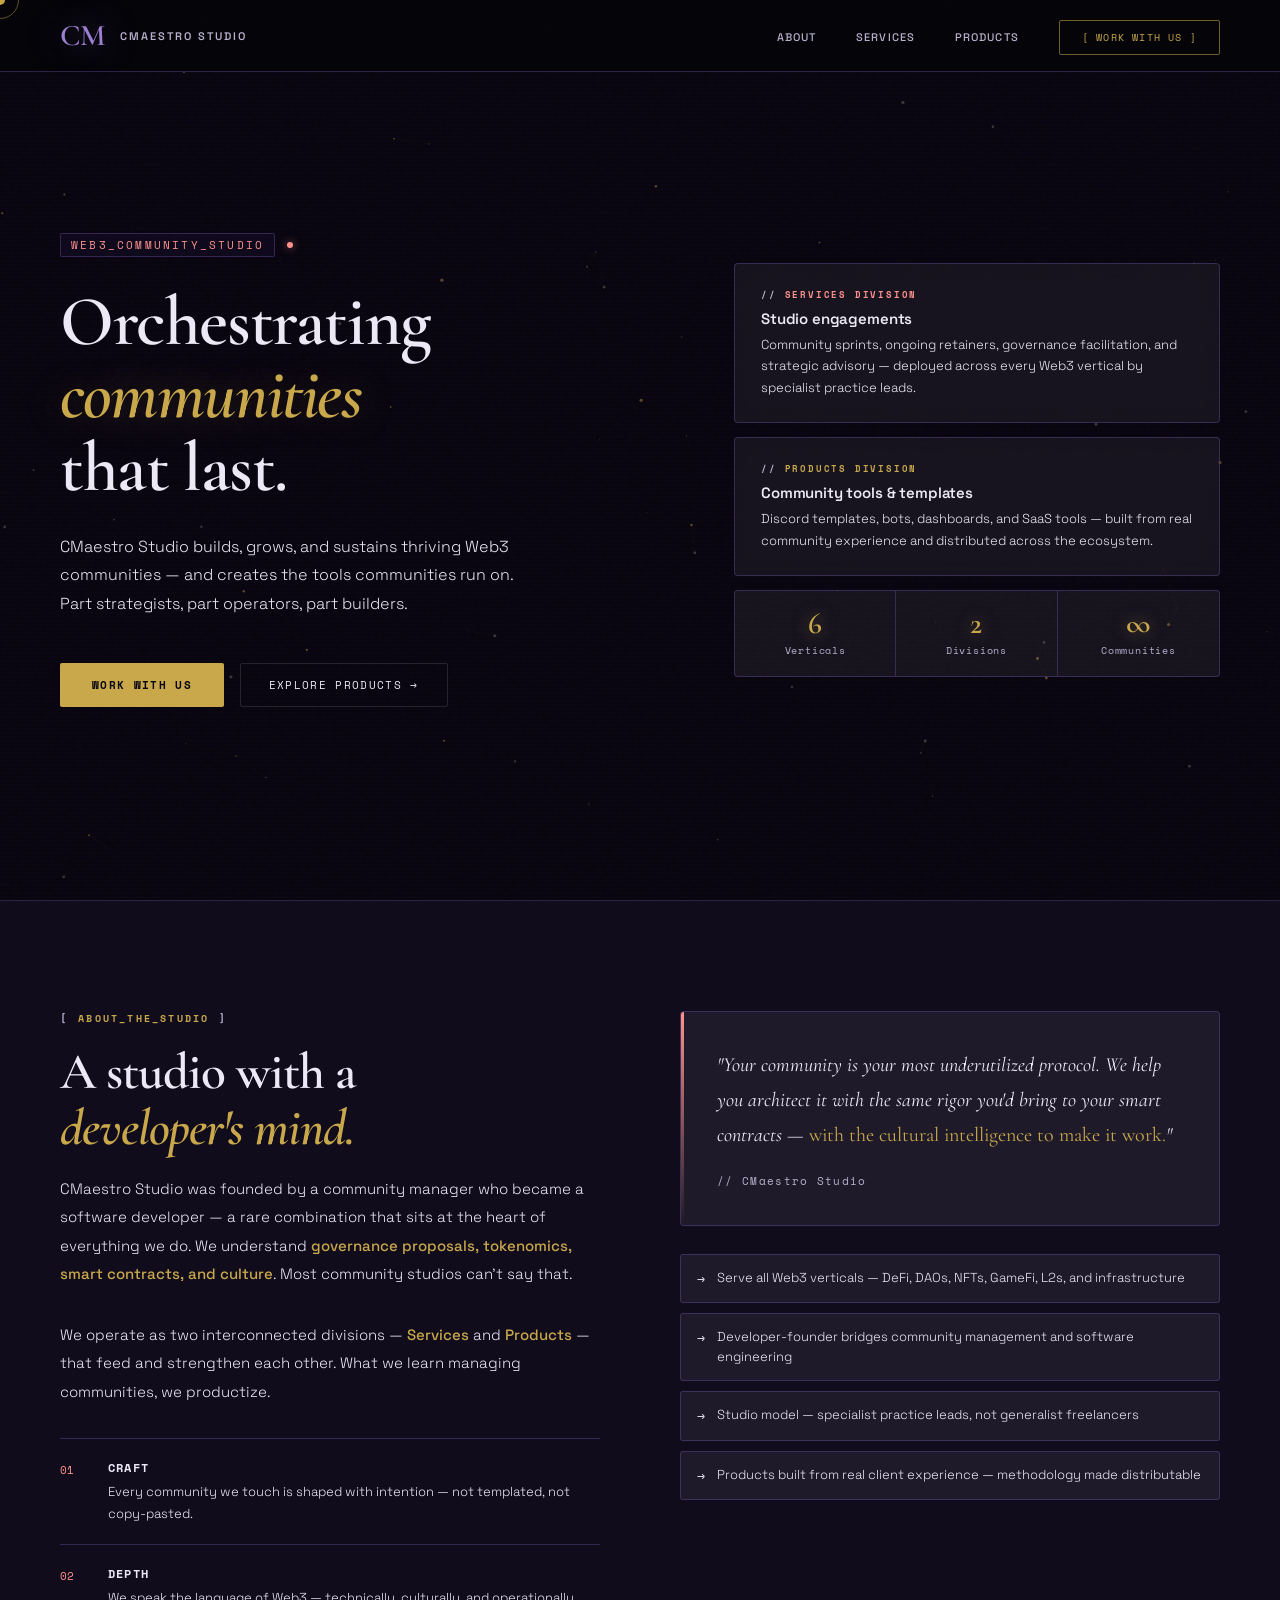
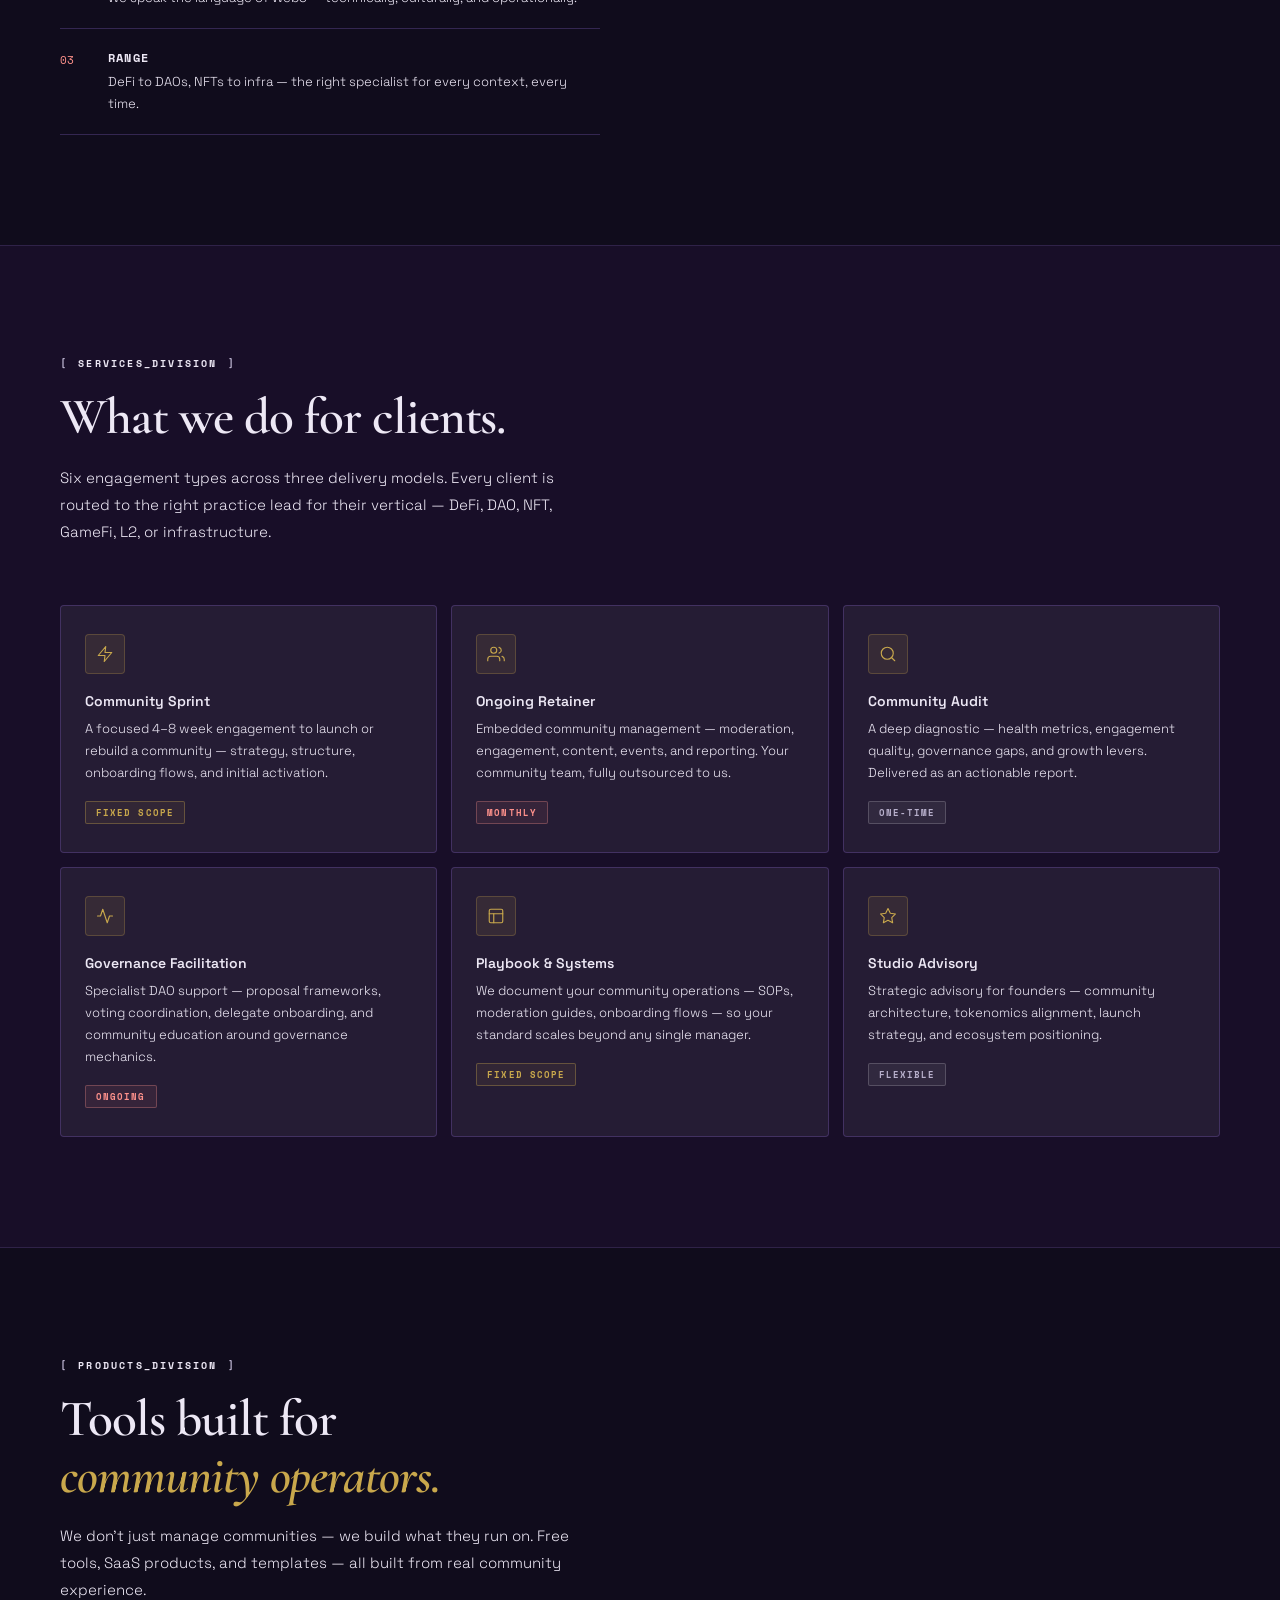
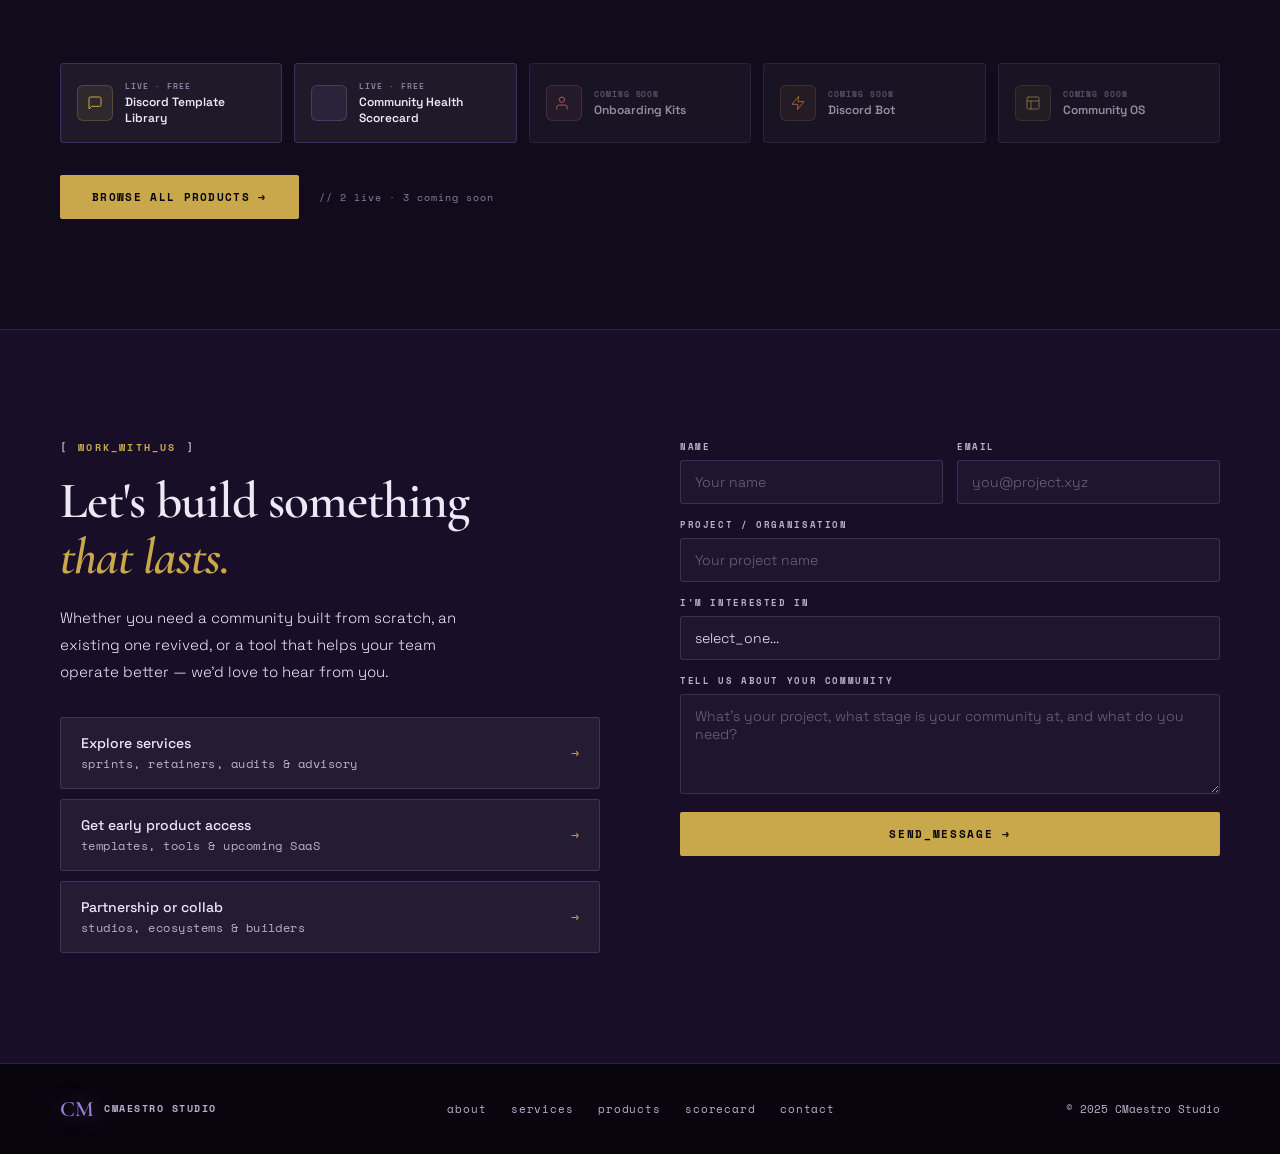
==== commit 3069faab: "Update index.html" ====
--- a/index.html
+++ b/index.html
@@ -18,7 +18,7 @@
 
     <!-- NAV -->
     <nav>
-      <a href="#hero" class="nav-logo">
+      <a href="/" class="nav-logo">
         <span class="nav-mark">CM</span>
         <span class="nav-name">CMaestro Studio</span>
       </a>
@@ -46,22 +46,22 @@
             <em>communities</em><br>
             that last.
           </h1>
-          <p class="hero-body">CMaestro Studio builds, grows, and sustains thriving Web3 communities, and creates the tools communities run on. Part strategists, part operators, part builders.</p>
+          <p class="hero-body">CMaestro Studio builds, grows, and sustains thriving Web3 communities — and creates the tools communities run on. Part strategists, part operators, part builders.</p>
           <div class="hero-actions">
             <a href="#contact" class="btn-primary">Work with us</a>
-            <a href="#products" class="btn-secondary">Explore products →</a>
+            <a href="/products/" class="btn-secondary">Explore products →</a>
           </div>
         </div>
         <div class="hero-right reveal reveal-delay-2">
           <div class="hero-card services">
             <div class="hero-card-label">Services Division</div>
             <h3>Studio engagements</h3>
-            <p>Community sprints, ongoing retainers, governance facilitation, and strategic advisory, deployed across every Web3 vertical by specialist practice leads.</p>
+            <p>Community sprints, ongoing retainers, governance facilitation, and strategic advisory — deployed across every Web3 vertical by specialist practice leads.</p>
           </div>
           <div class="hero-card products">
             <div class="hero-card-label">Products Division</div>
             <h3>Community tools &amp; templates</h3>
-            <p>Discord templates, bots, dashboards, and SaaS tools built from real community experience and distributed across the ecosystem.</p>
+            <p>Discord templates, bots, dashboards, and SaaS tools — built from real community experience and distributed across the ecosystem.</p>
           </div>
           <div class="hero-stats">
             <div class="hero-stat">
@@ -94,41 +94,41 @@
               <span class="section-eyebrow-bracket">]</span>
             </div>
             <h2 class="reveal reveal-delay-1">A studio with a<br><em>developer's mind.</em></h2>
-            <p class="about-body reveal reveal-delay-2">CMaestro Studio was founded by a community manager who became a software developer, a rare combination that sits at the heart of everything we do. We understand <strong>governance proposals, tokenomics, smart contracts, and culture</strong>. Most community studios can't say that.</p>
+            <p class="about-body reveal reveal-delay-2">CMaestro Studio was founded by a community manager who became a software developer — a rare combination that sits at the heart of everything we do. We understand <strong>governance proposals, tokenomics, smart contracts, and culture</strong>. Most community studios can't say that.</p>
             <p class="about-body reveal reveal-delay-2">We operate as two interconnected divisions — <strong>Services</strong> and <strong>Products</strong> — that feed and strengthen each other. What we learn managing communities, we productize.</p>
             <div class="about-pillars reveal reveal-delay-3">
               <div class="about-pillar">
                 <div class="pillar-num">01</div>
                 <div class="pillar-text">
                   <h4>Craft</h4>
-                  <p>Every community we touch is shaped with intention, not templated, not copy-pasted.</p>
+                  <p>Every community we touch is shaped with intention — not templated, not copy-pasted.</p>
                 </div>
               </div>
               <div class="about-pillar">
                 <div class="pillar-num">02</div>
                 <div class="pillar-text">
                   <h4>Depth</h4>
-                  <p>We speak the language of Web3; technically, culturally, and operationally.</p>
+                  <p>We speak the language of Web3 — technically, culturally, and operationally.</p>
                 </div>
               </div>
               <div class="about-pillar">
                 <div class="pillar-num">03</div>
                 <div class="pillar-text">
                   <h4>Range</h4>
-                  <p>DeFi to DAOs, NFTs to infrastructure, the right specialist for every context, every time.</p>
+                  <p>DeFi to DAOs, NFTs to infra — the right specialist for every context, every time.</p>
                 </div>
               </div>
             </div>
           </div>
           <div class="about-right reveal reveal-delay-2">
             <div class="about-quote">
-              <blockquote>"Your community is your most underutilized protocol. We help you architect it with the same rigor you'd bring to your smart contracts, <span>with the cultural intelligence to make it work.</span>"</blockquote>
+              <blockquote>"Your community is your most underutilized protocol. We help you architect it with the same rigor you'd bring to your smart contracts — <span>with the cultural intelligence to make it work.</span>"</blockquote>
               <div class="about-quote-attr">// CMaestro Studio</div>
             </div>
             <div class="about-edge">
               <div class="edge-item">
                 <span class="edge-arrow">→</span>
-                <span>Serve all Web3 verticals: DeFi, DAOs, NFTs, GameFi, L2s, and infrastructure</span>
+                <span>Serve all Web3 verticals — DeFi, DAOs, NFTs, GameFi, L2s, and infrastructure</span>
               </div>
               <div class="edge-item">
                 <span class="edge-arrow">→</span>
@@ -136,7 +136,7 @@
               </div>
               <div class="edge-item">
                 <span class="edge-arrow">→</span>
-                <span>Studio model : specialist practice leads, not generalist freelancers</span>
+                <span>Studio model — specialist practice leads, not generalist freelancers</span>
               </div>
               <div class="edge-item">
                 <span class="edge-arrow">→</span>
@@ -155,18 +155,18 @@
       <div class="inner">
         <div class="section-eyebrow eyebrow-peach reveal">
           <span class="section-eyebrow-bracket">[</span>
-          <span class="section-eyebrow-text">services</span>
+          <span class="section-eyebrow-text">services_division</span>
           <span class="section-eyebrow-bracket">]</span>
         </div>
         <h2 class="reveal reveal-delay-1">What we do for clients.</h2>
-        <p class="section-lead reveal reveal-delay-2">Six engagement types across three delivery models. Every client is routed to the right practice lead for their vertical : DeFi, DAO, NFT, GameFi, L2, or infrastructure.</p>
+        <p class="section-lead reveal reveal-delay-2">Six engagement types across three delivery models. Every client is routed to the right practice lead for their vertical — DeFi, DAO, NFT, GameFi, L2, or infrastructure.</p>
         <div class="services-grid">
           <div class="service-card reveal reveal-delay-1">
             <div class="service-icon">
               <svg viewBox="0 0 24 24"><path d="M13 2L3 14h9l-1 8 10-12h-9l1-8z"/></svg>
             </div>
             <h3>Community Sprint</h3>
-            <p>A focused 4–8 week engagement to launch or rebuild a community : strategy, structure, onboarding flows, and initial activation.</p>
+            <p>A focused 4–8 week engagement to launch or rebuild a community — strategy, structure, onboarding flows, and initial activation.</p>
             <span class="service-badge badge-sprint">Fixed scope</span>
           </div>
           <div class="service-card reveal reveal-delay-2">
@@ -174,7 +174,7 @@
               <svg viewBox="0 0 24 24"><path d="M17 21v-2a4 4 0 0 0-4-4H5a4 4 0 0 0-4 4v2"/><circle cx="9" cy="7" r="4"/><path d="M23 21v-2a4 4 0 0 0-3-3.87"/><path d="M16 3.13a4 4 0 0 1 0 7.75"/></svg>
             </div>
             <h3>Ongoing Retainer</h3>
-            <p>Embedded community management : moderation, engagement, content, events, and reporting. Your community team, fully outsourced to us.</p>
+            <p>Embedded community management — moderation, engagement, content, events, and reporting. Your community team, fully outsourced to us.</p>
             <span class="service-badge badge-retainer">Monthly</span>
           </div>
           <div class="service-card reveal reveal-delay-3">
@@ -182,7 +182,7 @@
               <svg viewBox="0 0 24 24"><circle cx="11" cy="11" r="8"/><path d="m21 21-4.35-4.35"/></svg>
             </div>
             <h3>Community Audit</h3>
-            <p>A deep diagnostic : health metrics, engagement quality, governance gaps, and growth levers. Delivered as an actionable report.</p>
+            <p>A deep diagnostic — health metrics, engagement quality, governance gaps, and growth levers. Delivered as an actionable report.</p>
             <span class="service-badge badge-audit">One-time</span>
           </div>
           <div class="service-card reveal reveal-delay-1">
@@ -190,7 +190,7 @@
               <svg viewBox="0 0 24 24"><polyline points="22 12 18 12 15 21 9 3 6 12 2 12"/></svg>
             </div>
             <h3>Governance Facilitation</h3>
-            <p>Specialist DAO support : proposal frameworks, voting coordination, delegate onboarding, and governance education.</p>
+            <p>Specialist DAO support — proposal frameworks, voting coordination, delegate onboarding, and community education around governance mechanics.</p>
             <span class="service-badge badge-retainer">Ongoing</span>
           </div>
           <div class="service-card reveal reveal-delay-2">
@@ -198,7 +198,7 @@
               <svg viewBox="0 0 24 24"><rect x="3" y="3" width="18" height="18" rx="2"/><line x1="3" y1="9" x2="21" y2="9"/><line x1="9" y1="21" x2="9" y2="9"/></svg>
             </div>
             <h3>Playbook &amp; Systems</h3>
-            <p>We document your community operations : SOPs, moderation guides, onboarding flows, so your standard scales beyond any single manager.</p>
+            <p>We document your community operations — SOPs, moderation guides, onboarding flows — so your standard scales beyond any single manager.</p>
             <span class="service-badge badge-sprint">Fixed scope</span>
           </div>
           <div class="service-card reveal reveal-delay-3">
@@ -206,7 +206,7 @@
               <svg viewBox="0 0 24 24"><polygon points="12 2 15.09 8.26 22 9.27 17 14.14 18.18 21.02 12 17.77 5.82 21.02 7 14.14 2 9.27 8.91 8.26 12 2"/></svg>
             </div>
             <h3>Studio Advisory</h3>
-            <p>Strategic advisory for founders : community architecture, tokenomics alignment, launch strategy, and ecosystem positioning.</p>
+            <p>Strategic advisory for founders — community architecture, tokenomics alignment, launch strategy, and ecosystem positioning.</p>
             <span class="service-badge badge-audit">Flexible</span>
           </div>
         </div>
@@ -220,11 +220,11 @@
       <div class="inner">
         <div class="section-eyebrow eyebrow-orange reveal">
           <span class="section-eyebrow-bracket">[</span>
-          <span class="section-eyebrow-text">Products</span>
+          <span class="section-eyebrow-text">products_division</span>
           <span class="section-eyebrow-bracket">]</span>
         </div>
         <h2 class="reveal reveal-delay-1">Tools built for<br><em>community operators.</em></h2>
-        <p class="section-lead reveal reveal-delay-2">We don't just manage communities, we build what they run on. Free tools, SaaS products, and templates, all built from real community experience.</p>
+        <p class="section-lead reveal reveal-delay-2">We don't just manage communities — we build what they run on. Free tools, SaaS products, and templates — all built from real community experience.</p>
         <div class="products-teaser reveal reveal-delay-2">
           <div class="teaser-card">
             <div class="teaser-card-icon">
@@ -292,7 +292,7 @@
               <span class="section-eyebrow-bracket">]</span>
             </div>
             <h2 class="reveal reveal-delay-1">Let's build something<br><em>that lasts.</em></h2>
-            <p class="contact-lead reveal reveal-delay-2">Whether you need a community built from scratch, an existing one revived, or a tool that helps your team operate better, we'd love to hear from you.</p>
+            <p class="contact-lead reveal reveal-delay-2">Whether you need a community built from scratch, an existing one revived, or a tool that helps your team operate better — we'd love to hear from you.</p>
             <div class="contact-options reveal reveal-delay-3">
               <button class="contact-option" onclick="setType('services')">
                 <div class="contact-option-left">
@@ -318,7 +318,7 @@
             </div>
           </div>
           <div class="contact-right reveal reveal-delay-2">
-            <form class="contact-form" name="contact" method="POST" data-netlify="true" netlify-honeypot="bot-field">
+            <form class="contact-form" name="contact" method="POST" data-netlify="true" netlify-honeypot="bot-field" action="/thankyou.html">
               <input type="hidden" name="form-name" value="contact">
               <input type="hidden" name="bot-field">
               <div class="form-row">
@@ -376,4 +376,4 @@
 
   <script src="main.js"></script>
 </body>
-</html>+</html>
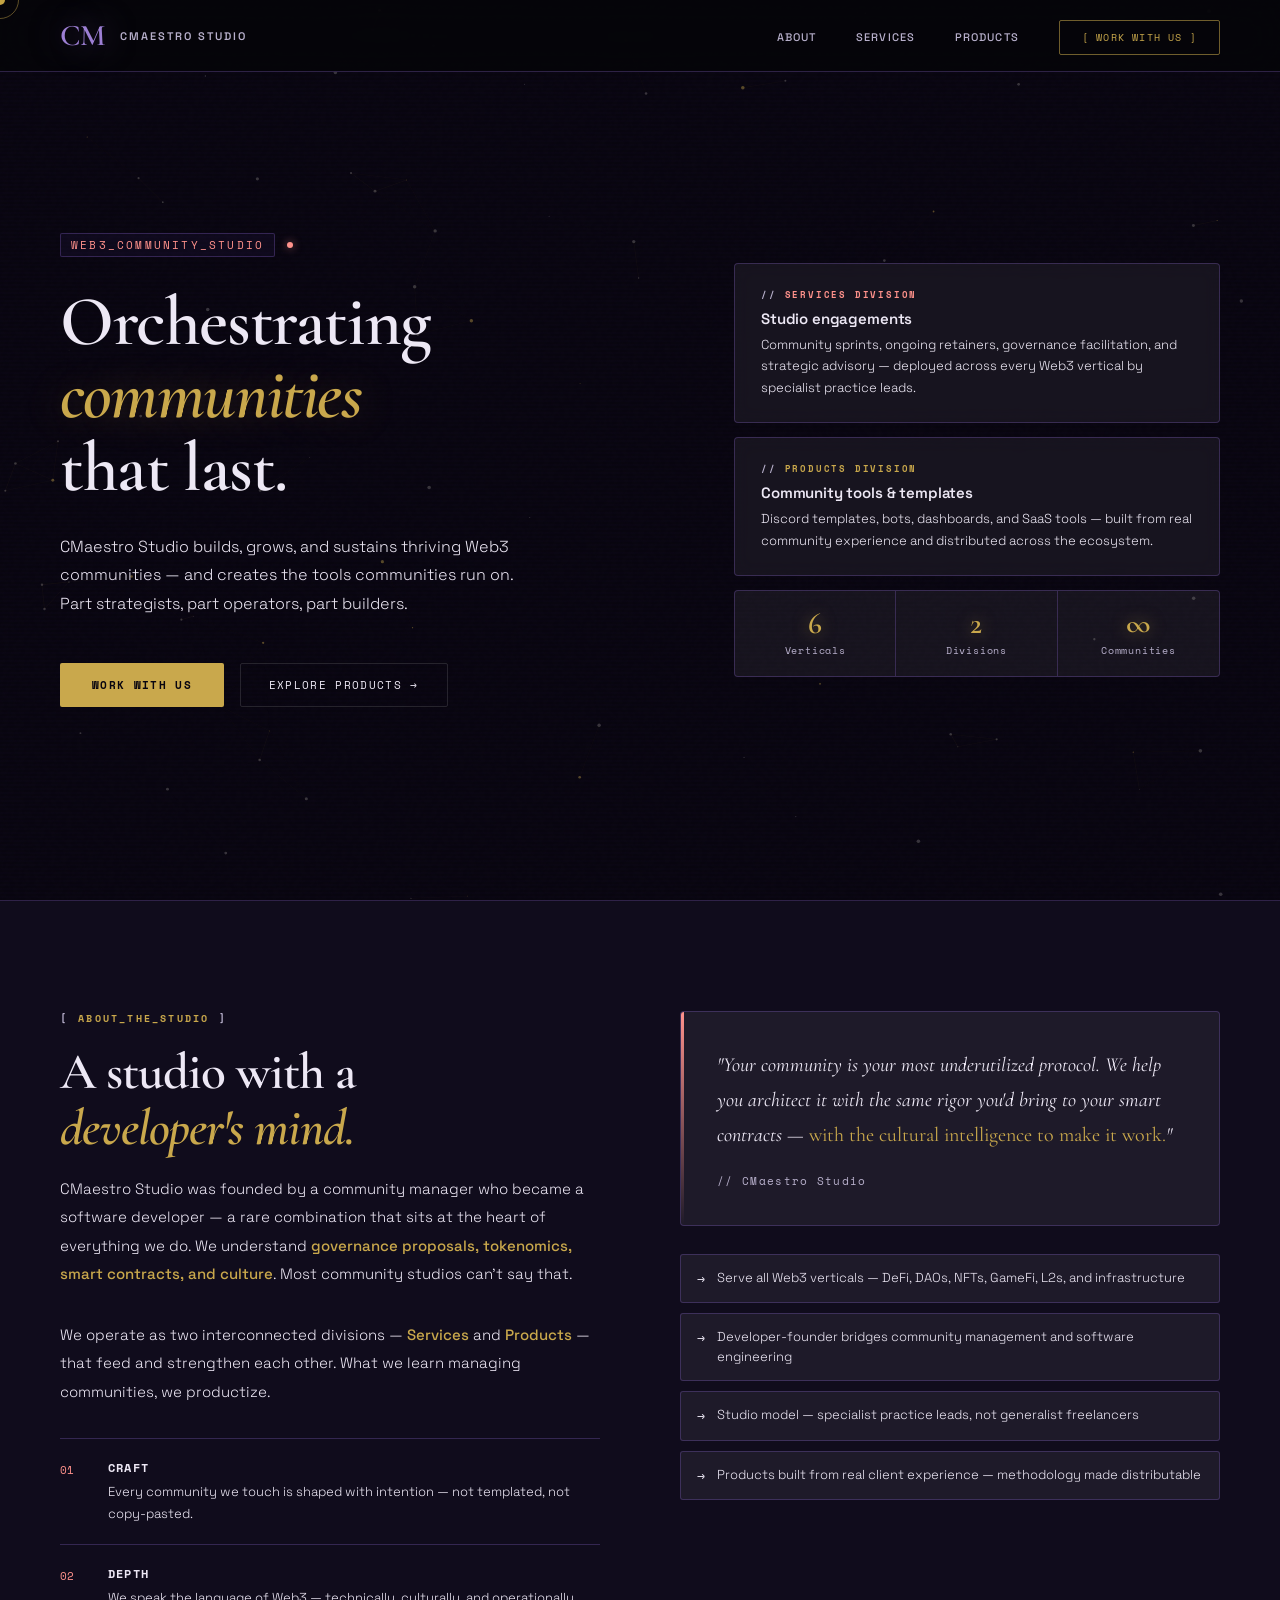
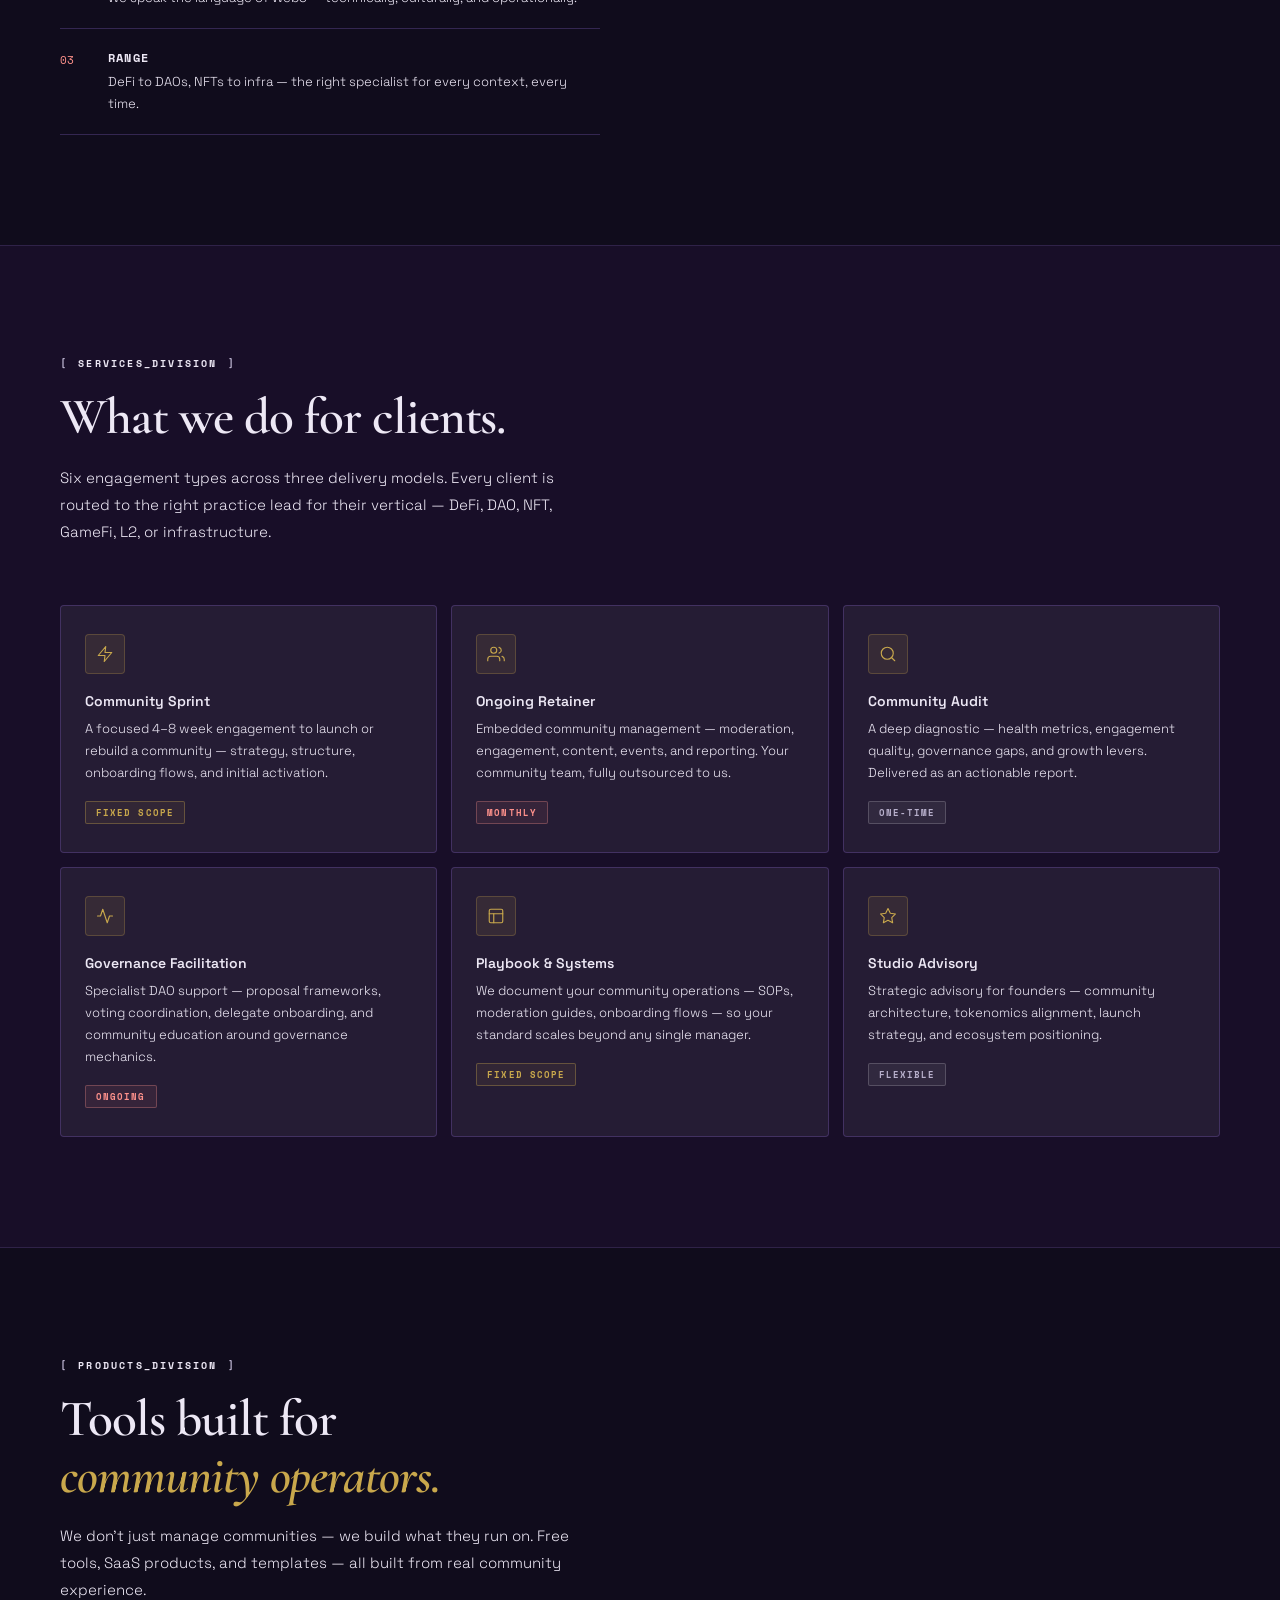
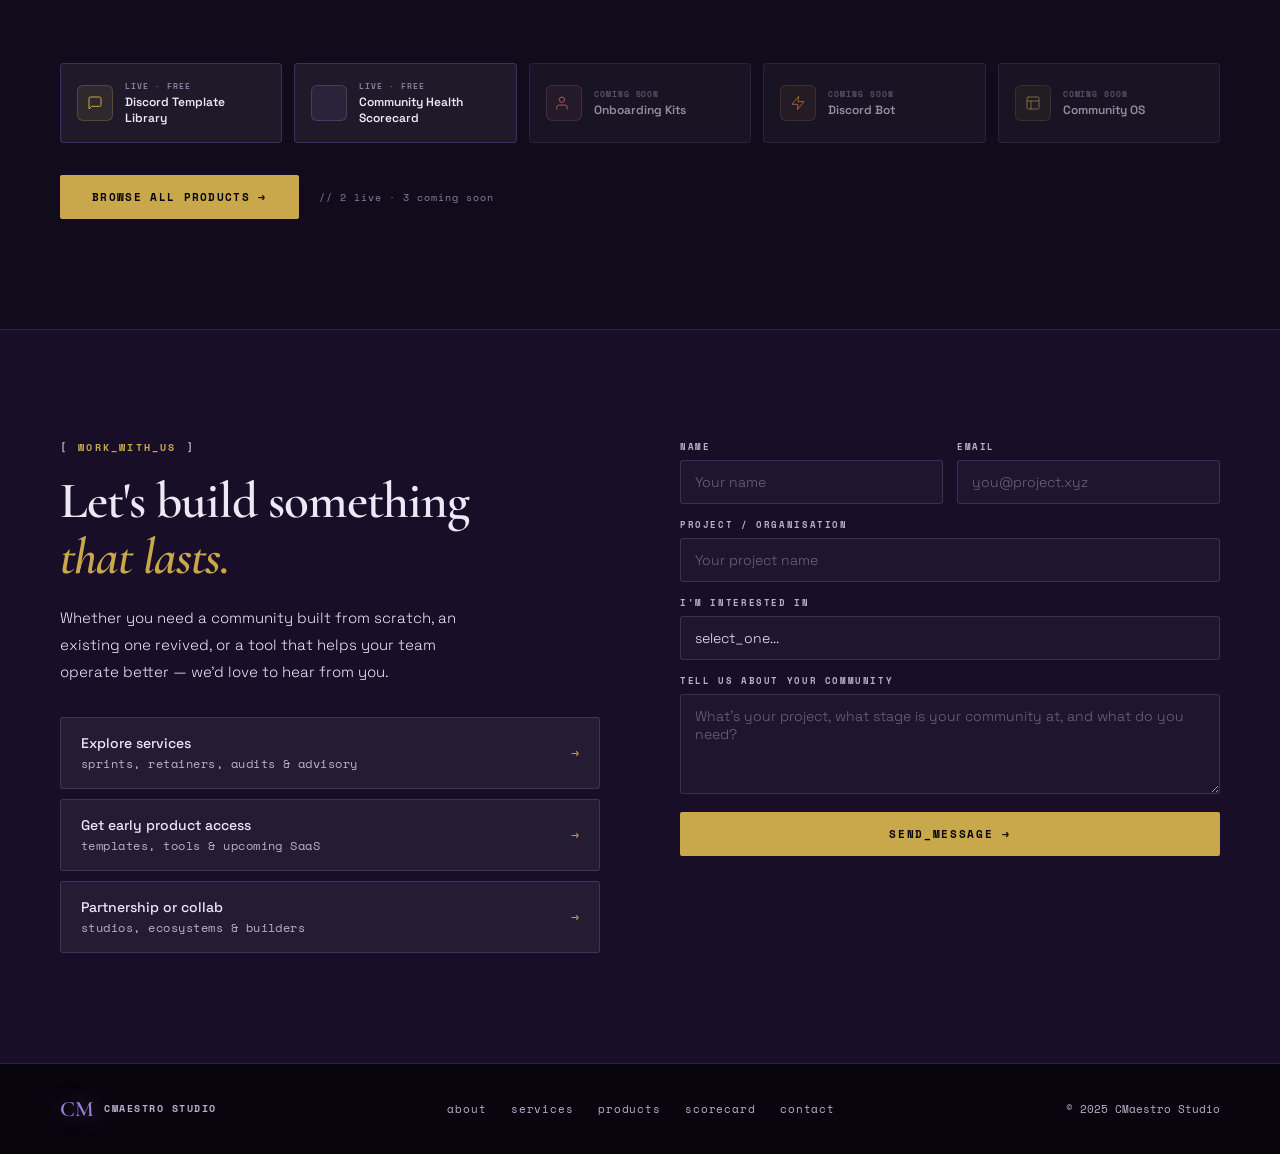
==== commit 9385bb20: "Add files via upload" ====
--- a/index.html
+++ b/index.html
@@ -376,4 +376,4 @@
 
   <script src="main.js"></script>
 </body>
-</html>
+</html>
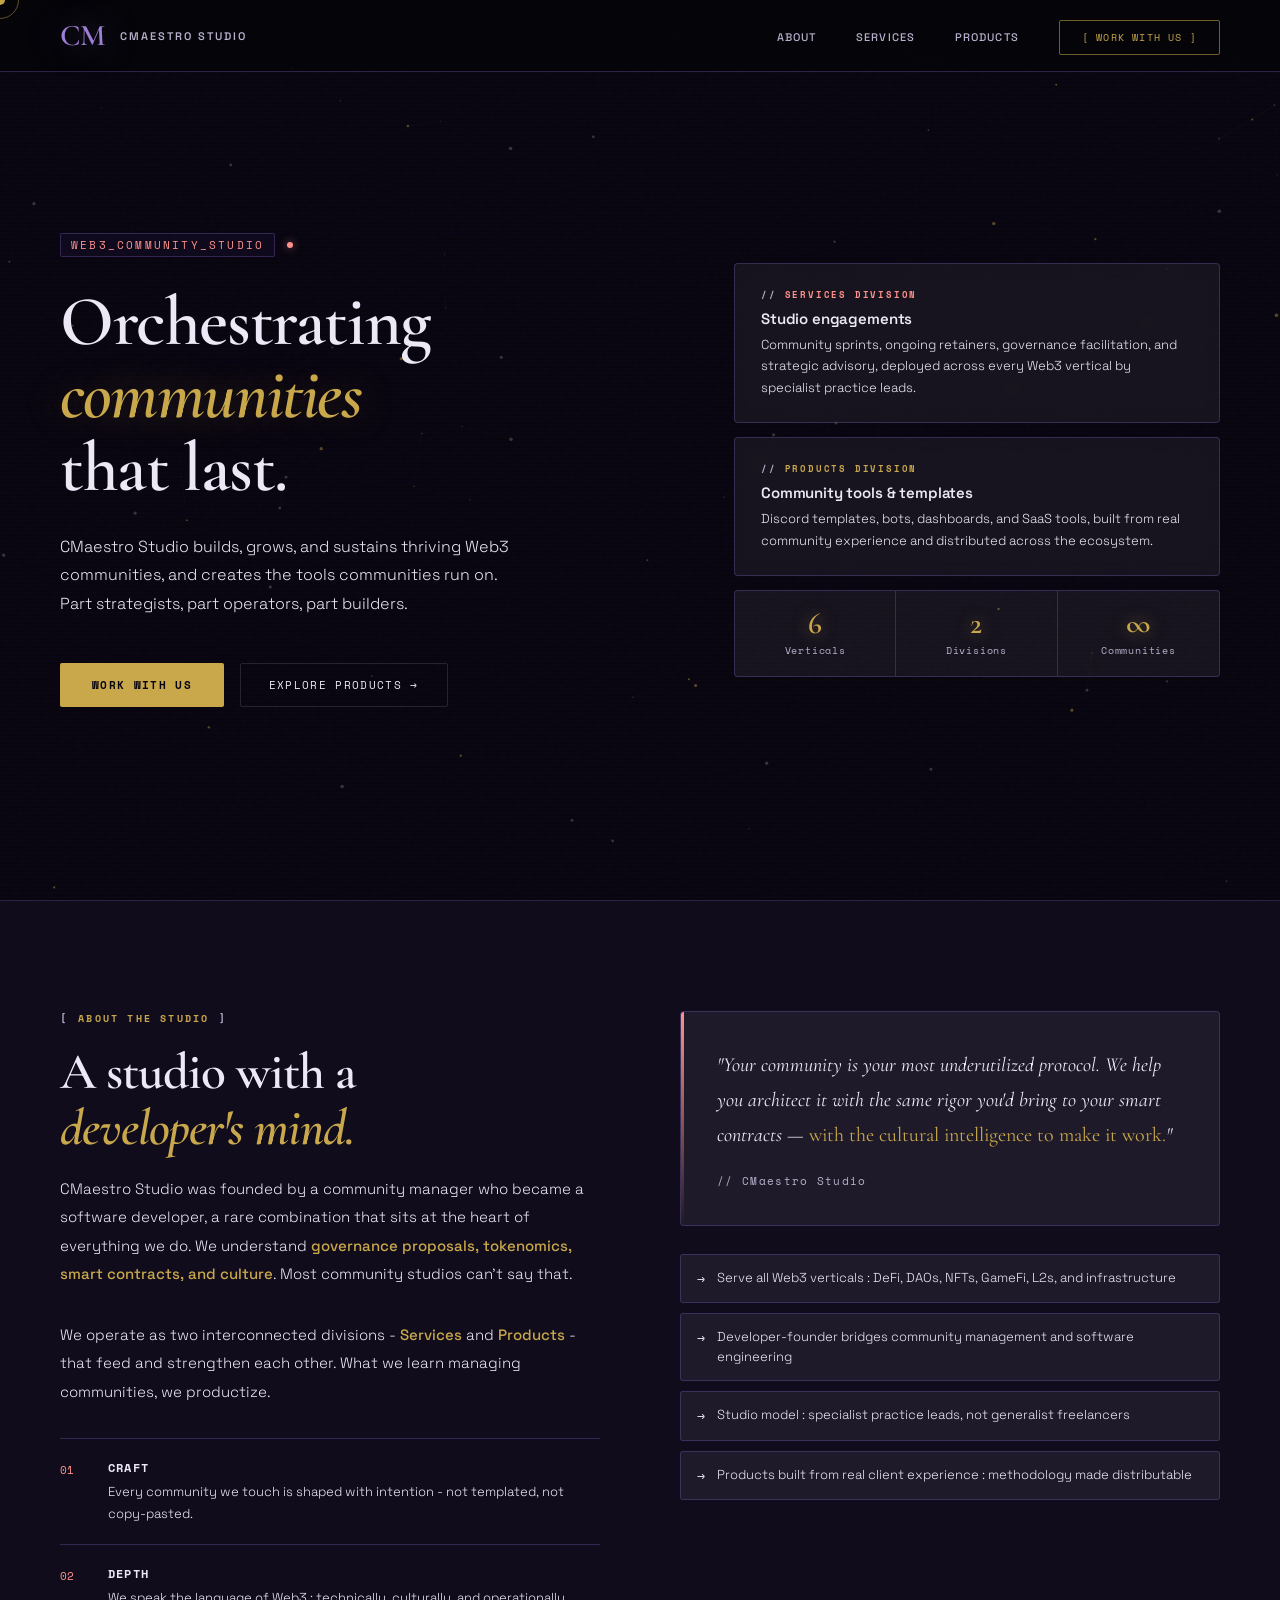
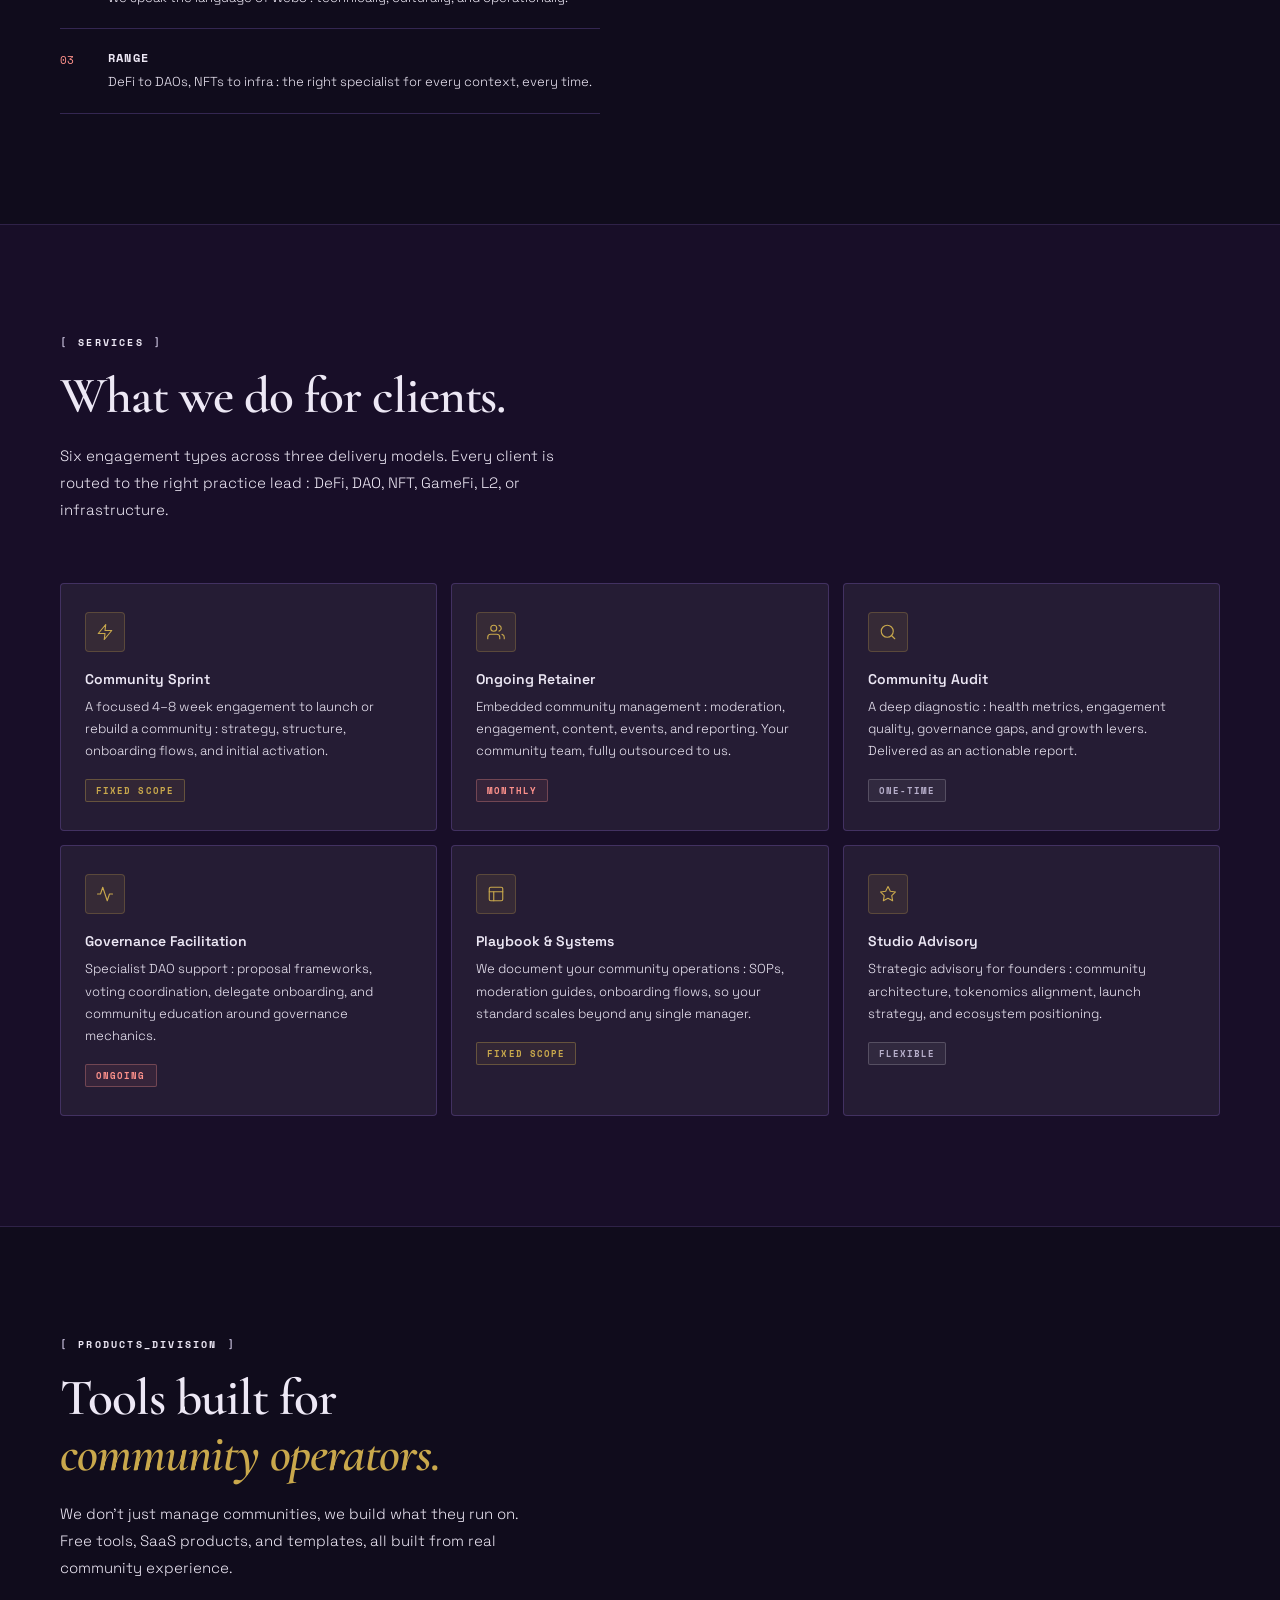
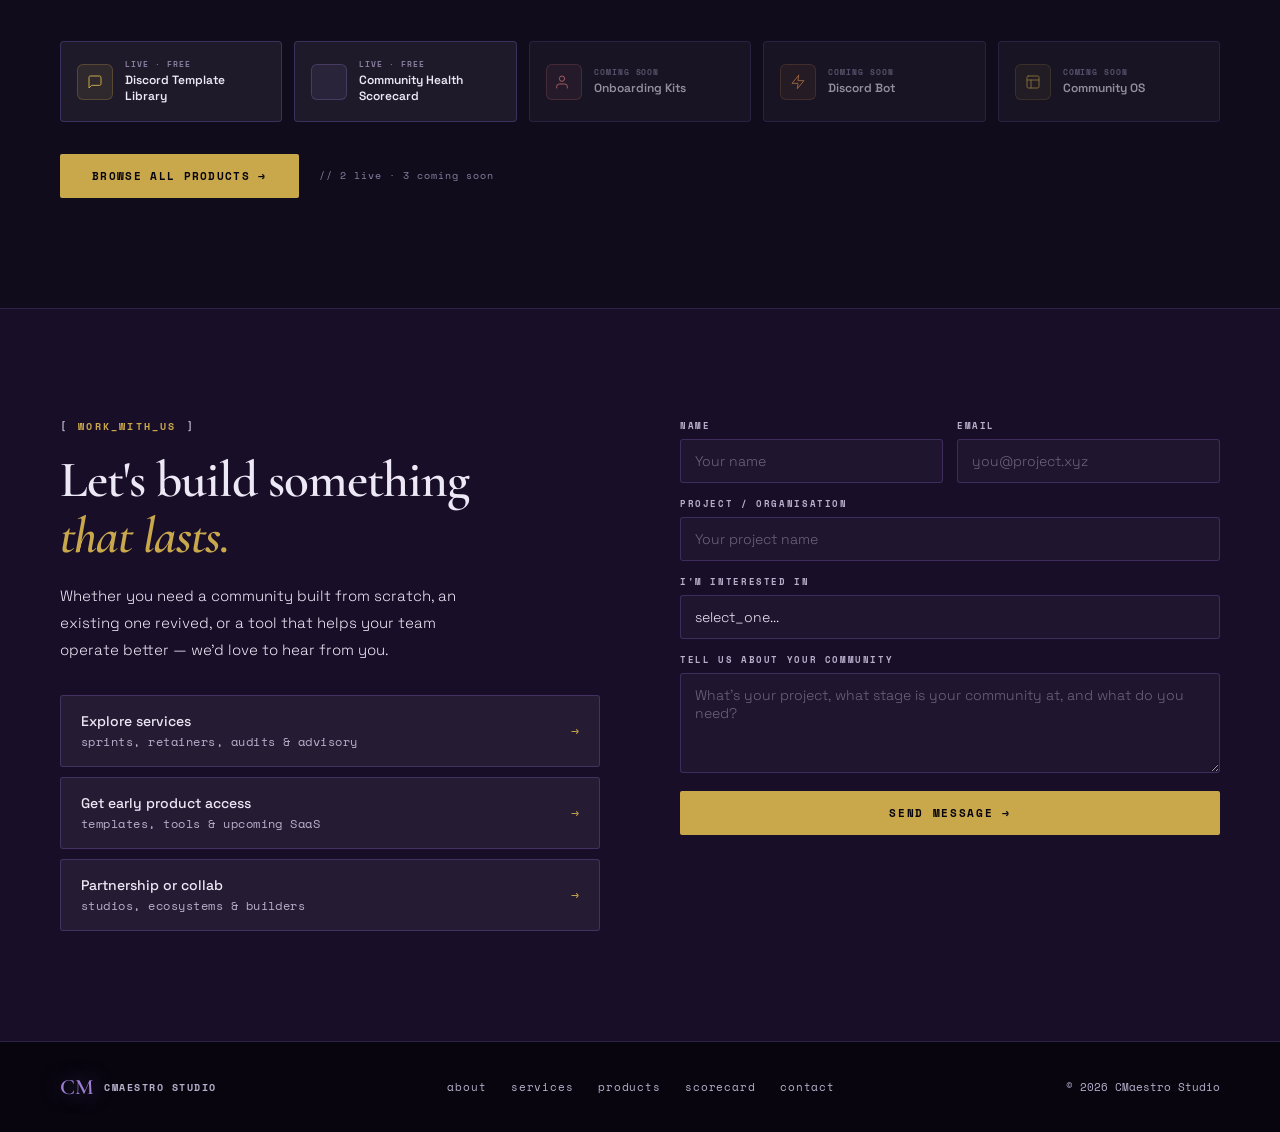
==== commit 5c348ccb: "Add files via upload" ====
--- a/index.html
+++ b/index.html
@@ -46,7 +46,7 @@
             <em>communities</em><br>
             that last.
           </h1>
-          <p class="hero-body">CMaestro Studio builds, grows, and sustains thriving Web3 communities — and creates the tools communities run on. Part strategists, part operators, part builders.</p>
+          <p class="hero-body">CMaestro Studio builds, grows, and sustains thriving Web3 communities, and creates the tools communities run on. Part strategists, part operators, part builders.</p>
           <div class="hero-actions">
             <a href="#contact" class="btn-primary">Work with us</a>
             <a href="/products/" class="btn-secondary">Explore products →</a>
@@ -56,12 +56,12 @@
           <div class="hero-card services">
             <div class="hero-card-label">Services Division</div>
             <h3>Studio engagements</h3>
-            <p>Community sprints, ongoing retainers, governance facilitation, and strategic advisory — deployed across every Web3 vertical by specialist practice leads.</p>
+            <p>Community sprints, ongoing retainers, governance facilitation, and strategic advisory, deployed across every Web3 vertical by specialist practice leads.</p>
           </div>
           <div class="hero-card products">
             <div class="hero-card-label">Products Division</div>
             <h3>Community tools &amp; templates</h3>
-            <p>Discord templates, bots, dashboards, and SaaS tools — built from real community experience and distributed across the ecosystem.</p>
+            <p>Discord templates, bots, dashboards, and SaaS tools, built from real community experience and distributed across the ecosystem.</p>
           </div>
           <div class="hero-stats">
             <div class="hero-stat">
@@ -90,32 +90,32 @@
           <div class="about-left">
             <div class="section-eyebrow eyebrow-gold reveal">
               <span class="section-eyebrow-bracket">[</span>
-              <span class="section-eyebrow-text">about_the_studio</span>
+              <span class="section-eyebrow-text">about the studio</span>
               <span class="section-eyebrow-bracket">]</span>
             </div>
             <h2 class="reveal reveal-delay-1">A studio with a<br><em>developer's mind.</em></h2>
-            <p class="about-body reveal reveal-delay-2">CMaestro Studio was founded by a community manager who became a software developer — a rare combination that sits at the heart of everything we do. We understand <strong>governance proposals, tokenomics, smart contracts, and culture</strong>. Most community studios can't say that.</p>
-            <p class="about-body reveal reveal-delay-2">We operate as two interconnected divisions — <strong>Services</strong> and <strong>Products</strong> — that feed and strengthen each other. What we learn managing communities, we productize.</p>
+            <p class="about-body reveal reveal-delay-2">CMaestro Studio was founded by a community manager who became a software developer, a rare combination that sits at the heart of everything we do. We understand <strong>governance proposals, tokenomics, smart contracts, and culture</strong>. Most community studios can't say that.</p>
+            <p class="about-body reveal reveal-delay-2">We operate as two interconnected divisions - <strong>Services</strong> and <strong>Products</strong> - that feed and strengthen each other. What we learn managing communities, we productize.</p>
             <div class="about-pillars reveal reveal-delay-3">
               <div class="about-pillar">
                 <div class="pillar-num">01</div>
                 <div class="pillar-text">
                   <h4>Craft</h4>
-                  <p>Every community we touch is shaped with intention — not templated, not copy-pasted.</p>
+                  <p>Every community we touch is shaped with intention - not templated, not copy-pasted.</p>
                 </div>
               </div>
               <div class="about-pillar">
                 <div class="pillar-num">02</div>
                 <div class="pillar-text">
                   <h4>Depth</h4>
-                  <p>We speak the language of Web3 — technically, culturally, and operationally.</p>
+                  <p>We speak the language of Web3 : technically, culturally, and operationally.</p>
                 </div>
               </div>
               <div class="about-pillar">
                 <div class="pillar-num">03</div>
                 <div class="pillar-text">
                   <h4>Range</h4>
-                  <p>DeFi to DAOs, NFTs to infra — the right specialist for every context, every time.</p>
+                  <p>DeFi to DAOs, NFTs to infra : the right specialist for every context, every time.</p>
                 </div>
               </div>
             </div>
@@ -128,7 +128,7 @@
             <div class="about-edge">
               <div class="edge-item">
                 <span class="edge-arrow">→</span>
-                <span>Serve all Web3 verticals — DeFi, DAOs, NFTs, GameFi, L2s, and infrastructure</span>
+                <span>Serve all Web3 verticals : DeFi, DAOs, NFTs, GameFi, L2s, and infrastructure</span>
               </div>
               <div class="edge-item">
                 <span class="edge-arrow">→</span>
@@ -136,11 +136,11 @@
               </div>
               <div class="edge-item">
                 <span class="edge-arrow">→</span>
-                <span>Studio model — specialist practice leads, not generalist freelancers</span>
+                <span>Studio model : specialist practice leads, not generalist freelancers</span>
               </div>
               <div class="edge-item">
                 <span class="edge-arrow">→</span>
-                <span>Products built from real client experience — methodology made distributable</span>
+                <span>Products built from real client experience : methodology made distributable</span>
               </div>
             </div>
           </div>
@@ -155,18 +155,18 @@
       <div class="inner">
         <div class="section-eyebrow eyebrow-peach reveal">
           <span class="section-eyebrow-bracket">[</span>
-          <span class="section-eyebrow-text">services_division</span>
+          <span class="section-eyebrow-text">services</span>
           <span class="section-eyebrow-bracket">]</span>
         </div>
         <h2 class="reveal reveal-delay-1">What we do for clients.</h2>
-        <p class="section-lead reveal reveal-delay-2">Six engagement types across three delivery models. Every client is routed to the right practice lead for their vertical — DeFi, DAO, NFT, GameFi, L2, or infrastructure.</p>
+        <p class="section-lead reveal reveal-delay-2">Six engagement types across three delivery models. Every client is routed to the right practice lead : DeFi, DAO, NFT, GameFi, L2, or infrastructure.</p>
         <div class="services-grid">
           <div class="service-card reveal reveal-delay-1">
             <div class="service-icon">
               <svg viewBox="0 0 24 24"><path d="M13 2L3 14h9l-1 8 10-12h-9l1-8z"/></svg>
             </div>
             <h3>Community Sprint</h3>
-            <p>A focused 4–8 week engagement to launch or rebuild a community — strategy, structure, onboarding flows, and initial activation.</p>
+            <p>A focused 4–8 week engagement to launch or rebuild a community : strategy, structure, onboarding flows, and initial activation.</p>
             <span class="service-badge badge-sprint">Fixed scope</span>
           </div>
           <div class="service-card reveal reveal-delay-2">
@@ -174,7 +174,7 @@
               <svg viewBox="0 0 24 24"><path d="M17 21v-2a4 4 0 0 0-4-4H5a4 4 0 0 0-4 4v2"/><circle cx="9" cy="7" r="4"/><path d="M23 21v-2a4 4 0 0 0-3-3.87"/><path d="M16 3.13a4 4 0 0 1 0 7.75"/></svg>
             </div>
             <h3>Ongoing Retainer</h3>
-            <p>Embedded community management — moderation, engagement, content, events, and reporting. Your community team, fully outsourced to us.</p>
+            <p>Embedded community management : moderation, engagement, content, events, and reporting. Your community team, fully outsourced to us.</p>
             <span class="service-badge badge-retainer">Monthly</span>
           </div>
           <div class="service-card reveal reveal-delay-3">
@@ -182,7 +182,7 @@
               <svg viewBox="0 0 24 24"><circle cx="11" cy="11" r="8"/><path d="m21 21-4.35-4.35"/></svg>
             </div>
             <h3>Community Audit</h3>
-            <p>A deep diagnostic — health metrics, engagement quality, governance gaps, and growth levers. Delivered as an actionable report.</p>
+            <p>A deep diagnostic : health metrics, engagement quality, governance gaps, and growth levers. Delivered as an actionable report.</p>
             <span class="service-badge badge-audit">One-time</span>
           </div>
           <div class="service-card reveal reveal-delay-1">
@@ -190,7 +190,7 @@
               <svg viewBox="0 0 24 24"><polyline points="22 12 18 12 15 21 9 3 6 12 2 12"/></svg>
             </div>
             <h3>Governance Facilitation</h3>
-            <p>Specialist DAO support — proposal frameworks, voting coordination, delegate onboarding, and community education around governance mechanics.</p>
+            <p>Specialist DAO support : proposal frameworks, voting coordination, delegate onboarding, and community education around governance mechanics.</p>
             <span class="service-badge badge-retainer">Ongoing</span>
           </div>
           <div class="service-card reveal reveal-delay-2">
@@ -198,7 +198,7 @@
               <svg viewBox="0 0 24 24"><rect x="3" y="3" width="18" height="18" rx="2"/><line x1="3" y1="9" x2="21" y2="9"/><line x1="9" y1="21" x2="9" y2="9"/></svg>
             </div>
             <h3>Playbook &amp; Systems</h3>
-            <p>We document your community operations — SOPs, moderation guides, onboarding flows — so your standard scales beyond any single manager.</p>
+            <p>We document your community operations : SOPs, moderation guides, onboarding flows, so your standard scales beyond any single manager.</p>
             <span class="service-badge badge-sprint">Fixed scope</span>
           </div>
           <div class="service-card reveal reveal-delay-3">
@@ -206,7 +206,7 @@
               <svg viewBox="0 0 24 24"><polygon points="12 2 15.09 8.26 22 9.27 17 14.14 18.18 21.02 12 17.77 5.82 21.02 7 14.14 2 9.27 8.91 8.26 12 2"/></svg>
             </div>
             <h3>Studio Advisory</h3>
-            <p>Strategic advisory for founders — community architecture, tokenomics alignment, launch strategy, and ecosystem positioning.</p>
+            <p>Strategic advisory for founders : community architecture, tokenomics alignment, launch strategy, and ecosystem positioning.</p>
             <span class="service-badge badge-audit">Flexible</span>
           </div>
         </div>
@@ -224,7 +224,7 @@
           <span class="section-eyebrow-bracket">]</span>
         </div>
         <h2 class="reveal reveal-delay-1">Tools built for<br><em>community operators.</em></h2>
-        <p class="section-lead reveal reveal-delay-2">We don't just manage communities — we build what they run on. Free tools, SaaS products, and templates — all built from real community experience.</p>
+        <p class="section-lead reveal reveal-delay-2">We don't just manage communities, we build what they run on. <br>Free tools, SaaS products, and templates, all built from real community experience.</p>
         <div class="products-teaser reveal reveal-delay-2">
           <div class="teaser-card">
             <div class="teaser-card-icon">
@@ -318,9 +318,12 @@
             </div>
           </div>
           <div class="contact-right reveal reveal-delay-2">
-            <form class="contact-form" name="contact" method="POST" data-netlify="true" netlify-honeypot="bot-field" action="/thankyou.html">
-              <input type="hidden" name="form-name" value="contact">
-              <input type="hidden" name="bot-field">
+            <form class="contact-form" name="contact" method="POST" action="https://api.web3forms.com/submit">
+              <input type="hidden" name="access_key" value="fbf85759-64cc-4e9a-8a7f-764c3c64927b">
+              <input type="hidden" name="redirect" value="https://cmaestrostudio.xyz/thankyou.html">
+              <input type="hidden" name="subject" value="New enquiry — CMaestro Studio">
+              <input type="hidden" name="from_name" value="CMaestro Studio Website">
+              <input type="checkbox" name="botcheck" style="display:none">
               <div class="form-row">
                 <div class="form-group">
                   <label>Name</label>
@@ -349,7 +352,7 @@
                 <label>Tell us about your community</label>
                 <textarea name="message" placeholder="What's your project, what stage is your community at, and what do you need?"></textarea>
               </div>
-              <button type="submit" class="form-submit">send_message →</button>
+              <button type="submit" class="form-submit">send message →</button>
             </form>
           </div>
         </div>
@@ -369,7 +372,7 @@
         <a href="/scorecard/">scorecard</a>
         <a href="#contact">contact</a>
       </div>
-      <div class="footer-copy">© 2025 CMaestro Studio</div>
+      <div class="footer-copy">© 2026 CMaestro Studio</div>
     </footer>
 
   </div>
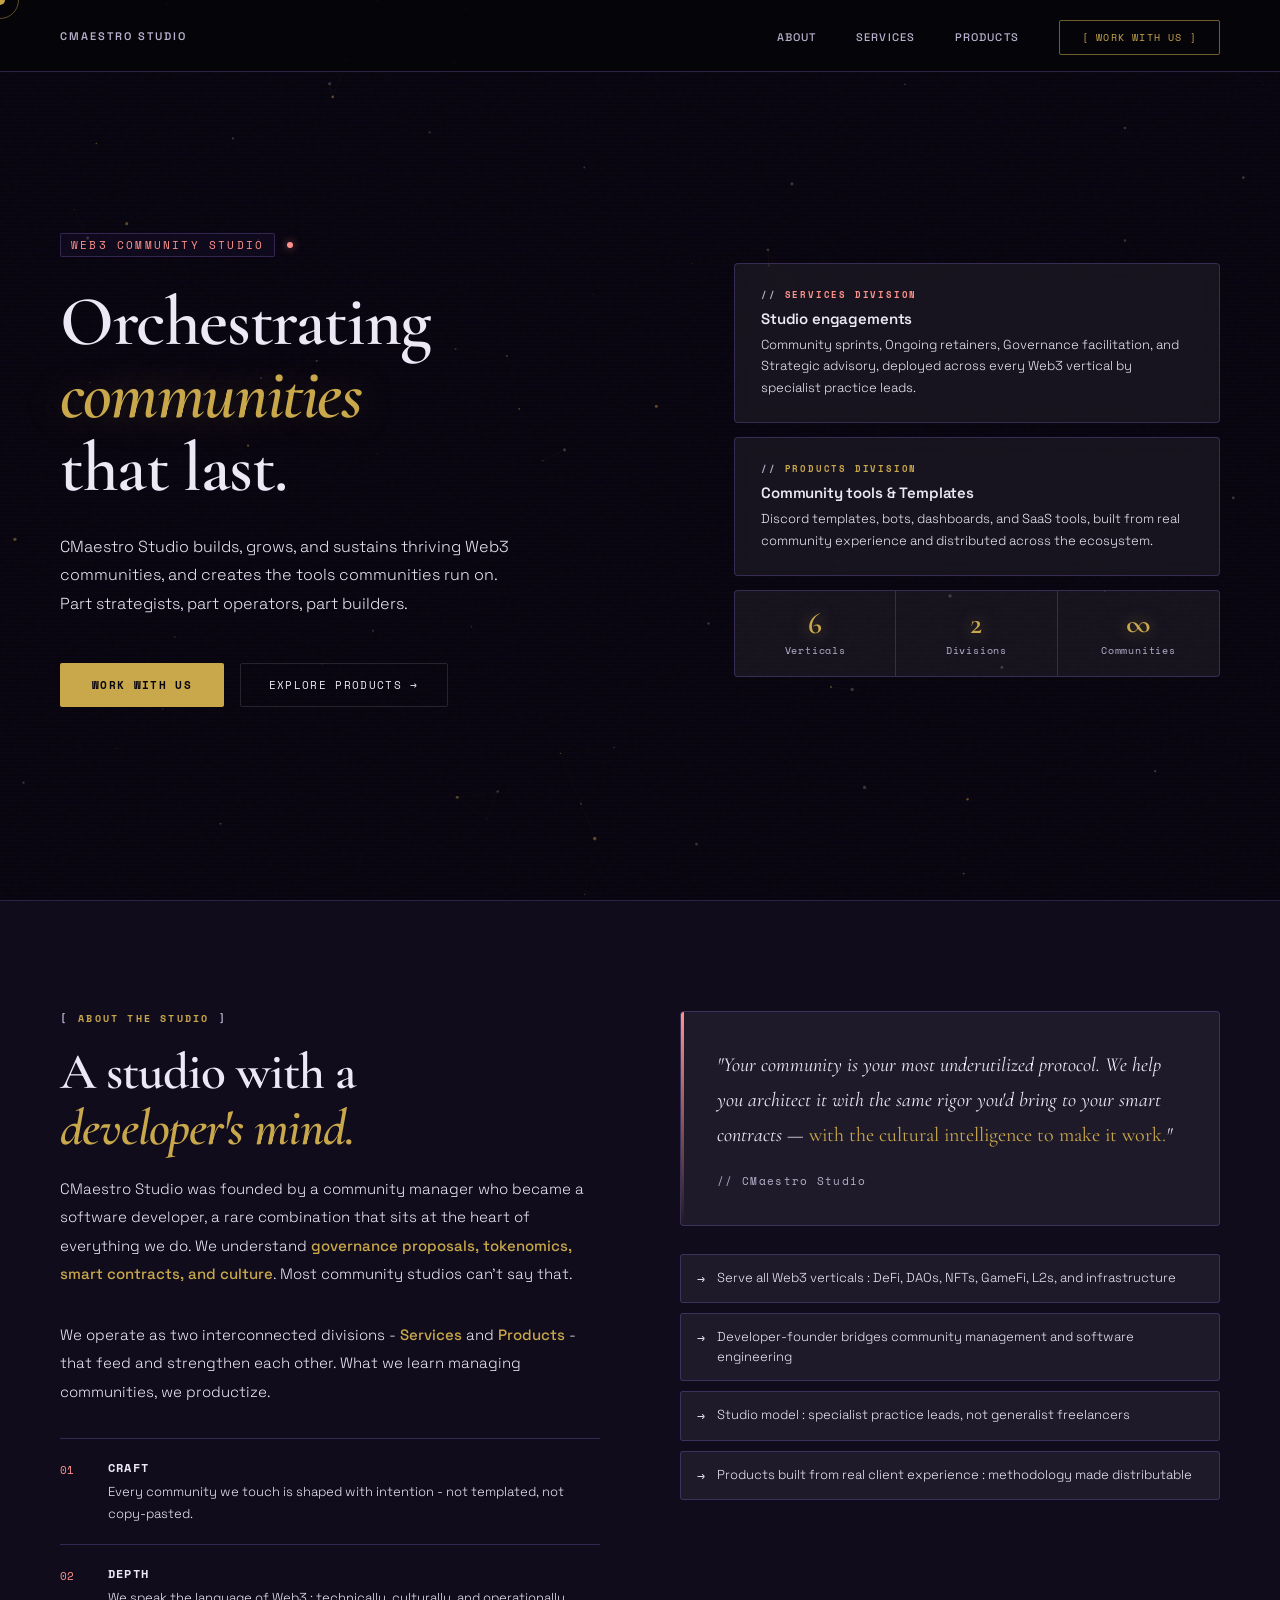
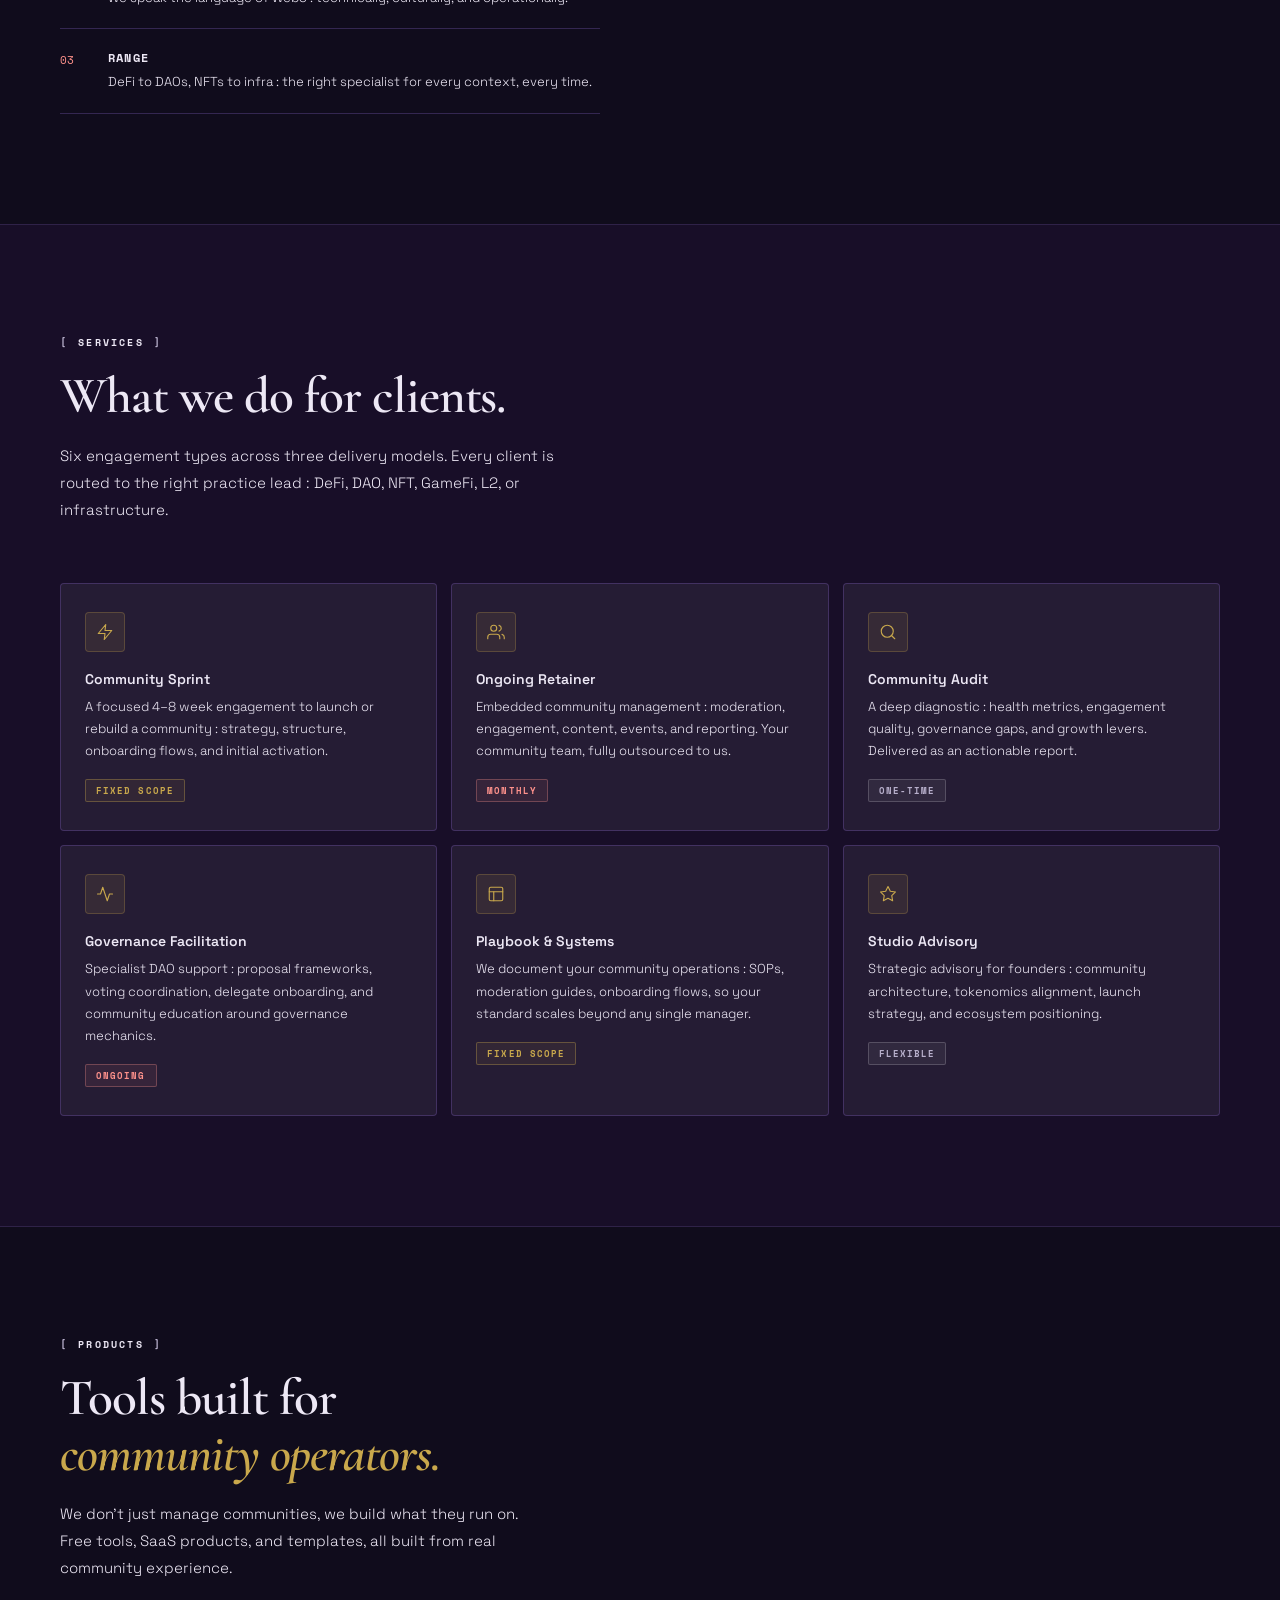
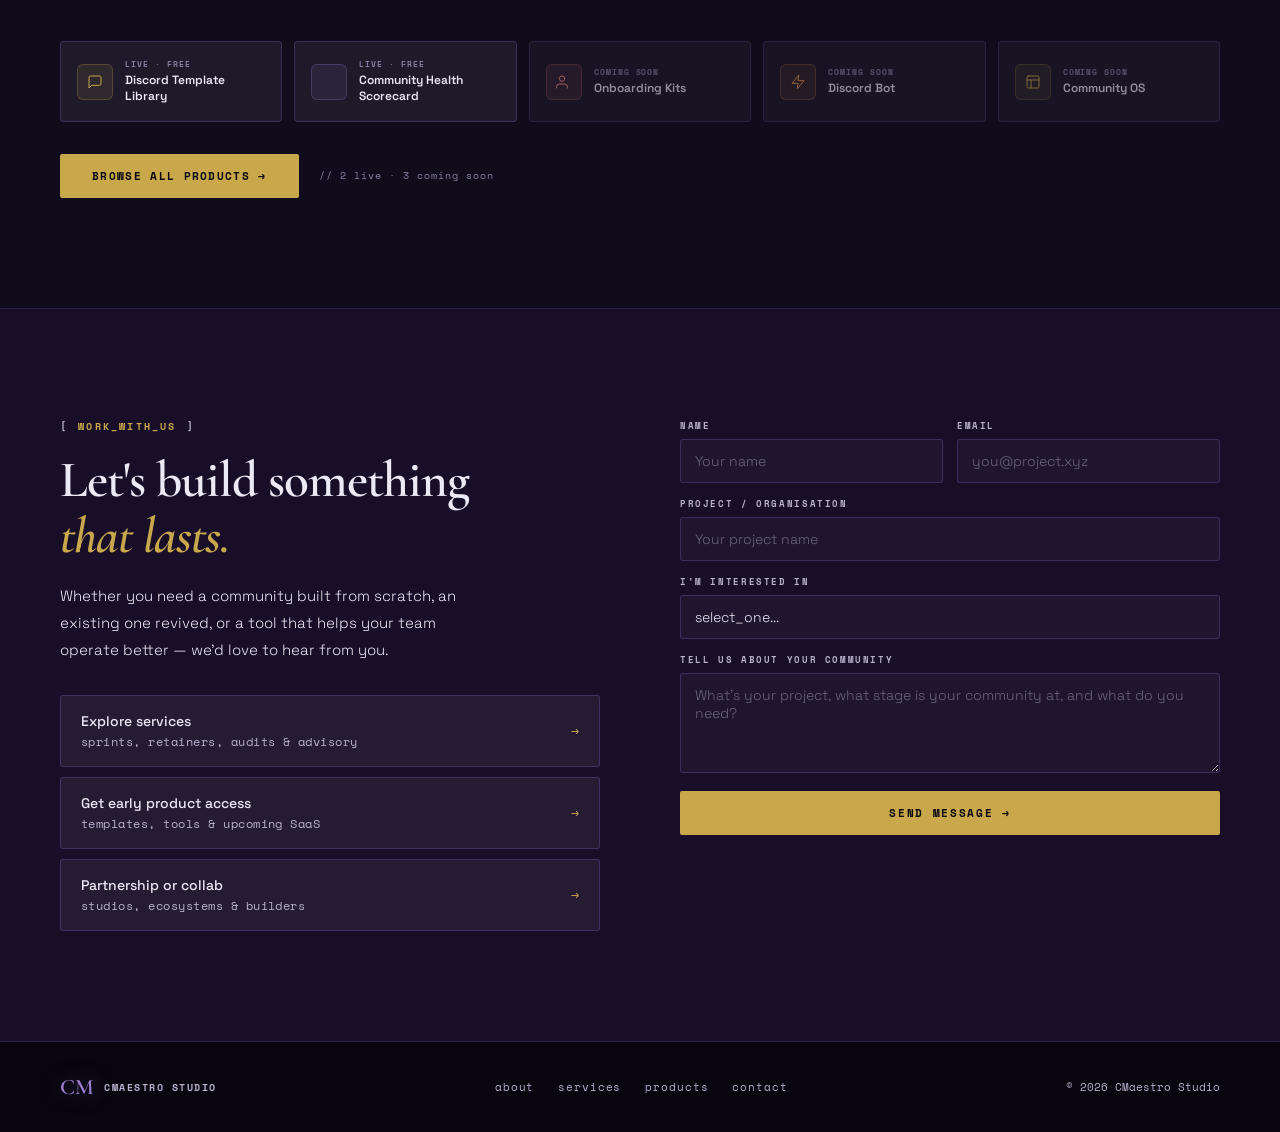
==== commit 226c0958: "Add files via upload" ====
--- a/index.html
+++ b/index.html
@@ -19,7 +19,7 @@
     <!-- NAV -->
     <nav>
       <a href="/" class="nav-logo">
-        <span class="nav-mark">CM</span>
+        <!-- <span class="nav-mark">CM</span> -->
         <span class="nav-name">CMaestro Studio</span>
       </a>
       <ul class="nav-links">
@@ -38,7 +38,7 @@
       <div class="hero-grid">
         <div class="hero-left reveal">
           <div class="hero-eyebrow">
-            <span class="hero-eyebrow-tag typed-text" data-text="WEB3_COMMUNITY_STUDIO">WEB3_COMMUNITY_STUDIO</span>
+            <span class="hero-eyebrow-tag typed-text" data-text="WEB3 COMMUNITY STUDIO">WEB3 COMMUNITY STUDIO</span>
             <span class="hero-eyebrow-dot"></span>
           </div>
           <h1>
@@ -56,11 +56,11 @@
           <div class="hero-card services">
             <div class="hero-card-label">Services Division</div>
             <h3>Studio engagements</h3>
-            <p>Community sprints, ongoing retainers, governance facilitation, and strategic advisory, deployed across every Web3 vertical by specialist practice leads.</p>
+            <p>Community sprints, Ongoing retainers, Governance facilitation, and Strategic advisory, deployed across every Web3 vertical by specialist practice leads.</p>
           </div>
           <div class="hero-card products">
             <div class="hero-card-label">Products Division</div>
-            <h3>Community tools &amp; templates</h3>
+            <h3>Community tools &amp; Templates</h3>
             <p>Discord templates, bots, dashboards, and SaaS tools, built from real community experience and distributed across the ecosystem.</p>
           </div>
           <div class="hero-stats">
@@ -220,7 +220,7 @@
       <div class="inner">
         <div class="section-eyebrow eyebrow-orange reveal">
           <span class="section-eyebrow-bracket">[</span>
-          <span class="section-eyebrow-text">products_division</span>
+          <span class="section-eyebrow-text">Products</span>
           <span class="section-eyebrow-bracket">]</span>
         </div>
         <h2 class="reveal reveal-delay-1">Tools built for<br><em>community operators.</em></h2>
@@ -369,7 +369,6 @@
         <a href="#about">about</a>
         <a href="#services">services</a>
         <a href="/products/">products</a>
-        <a href="/scorecard/">scorecard</a>
         <a href="#contact">contact</a>
       </div>
       <div class="footer-copy">© 2026 CMaestro Studio</div>
